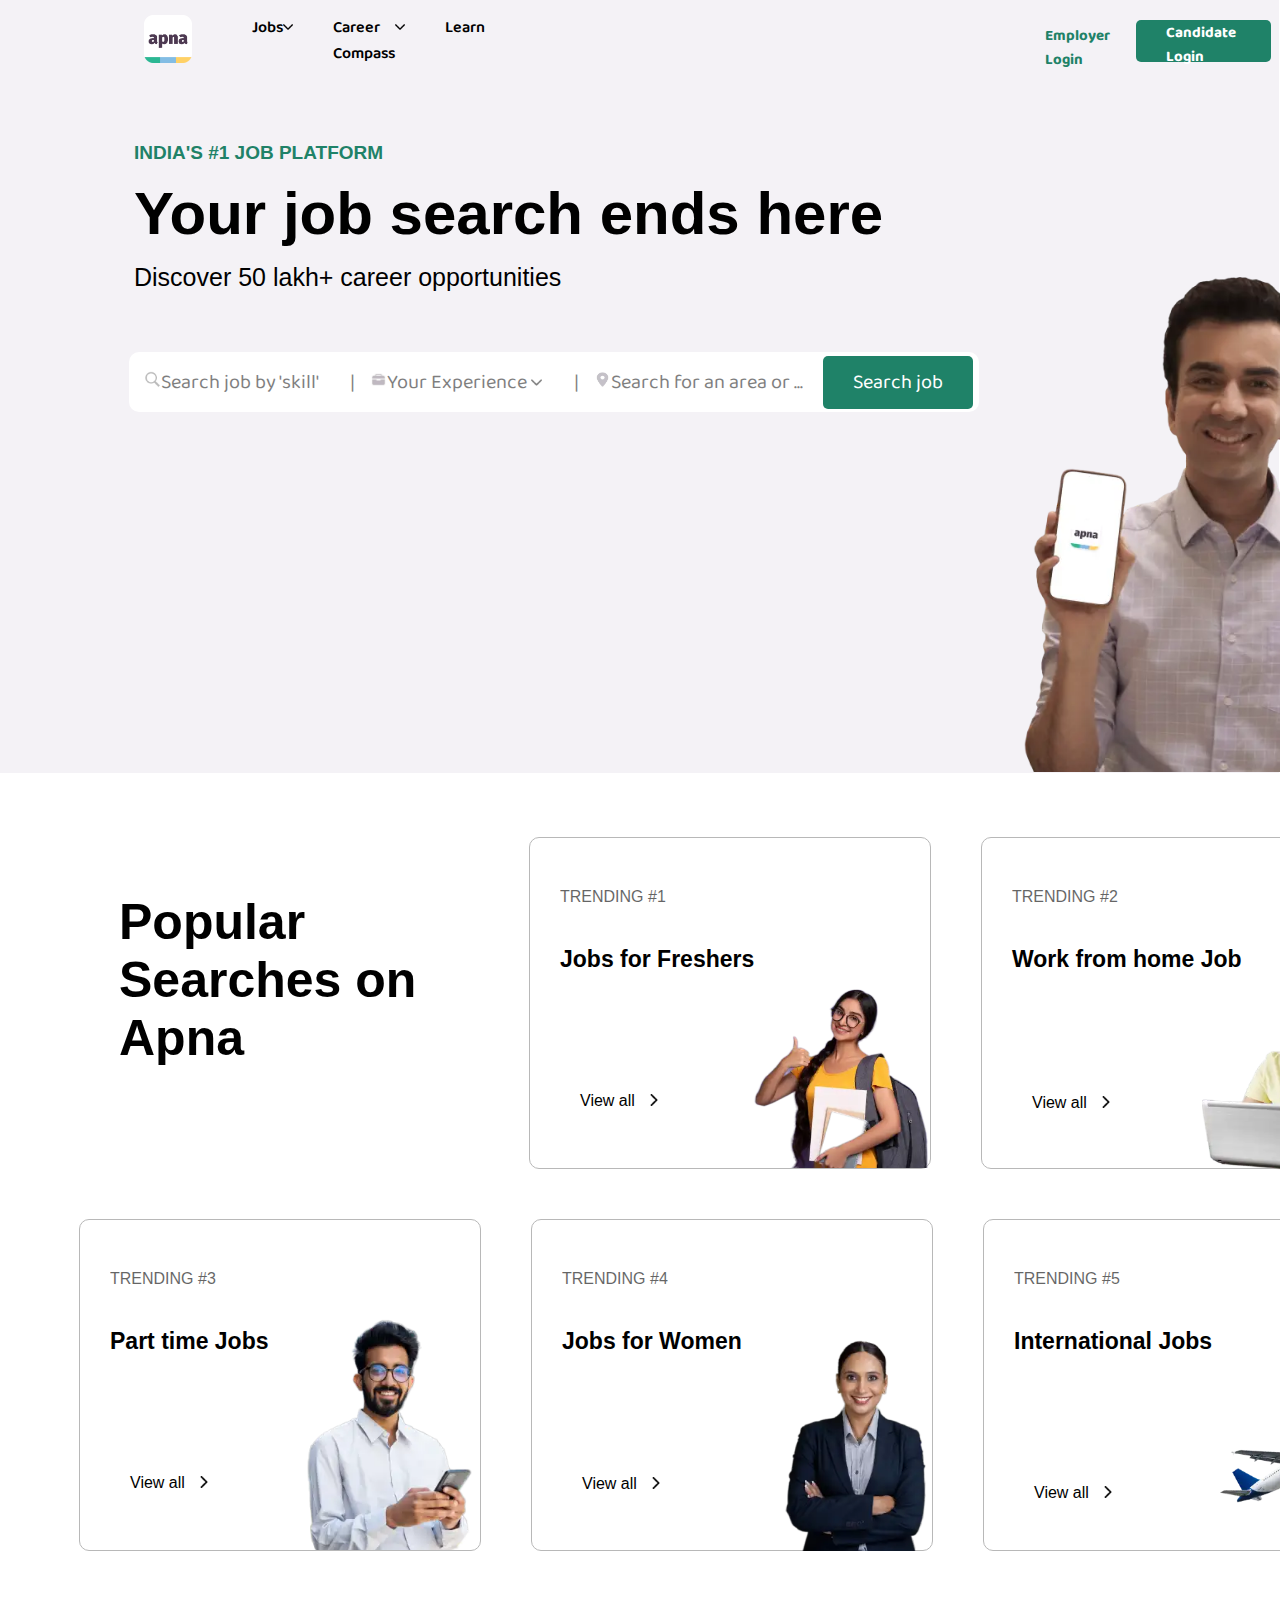
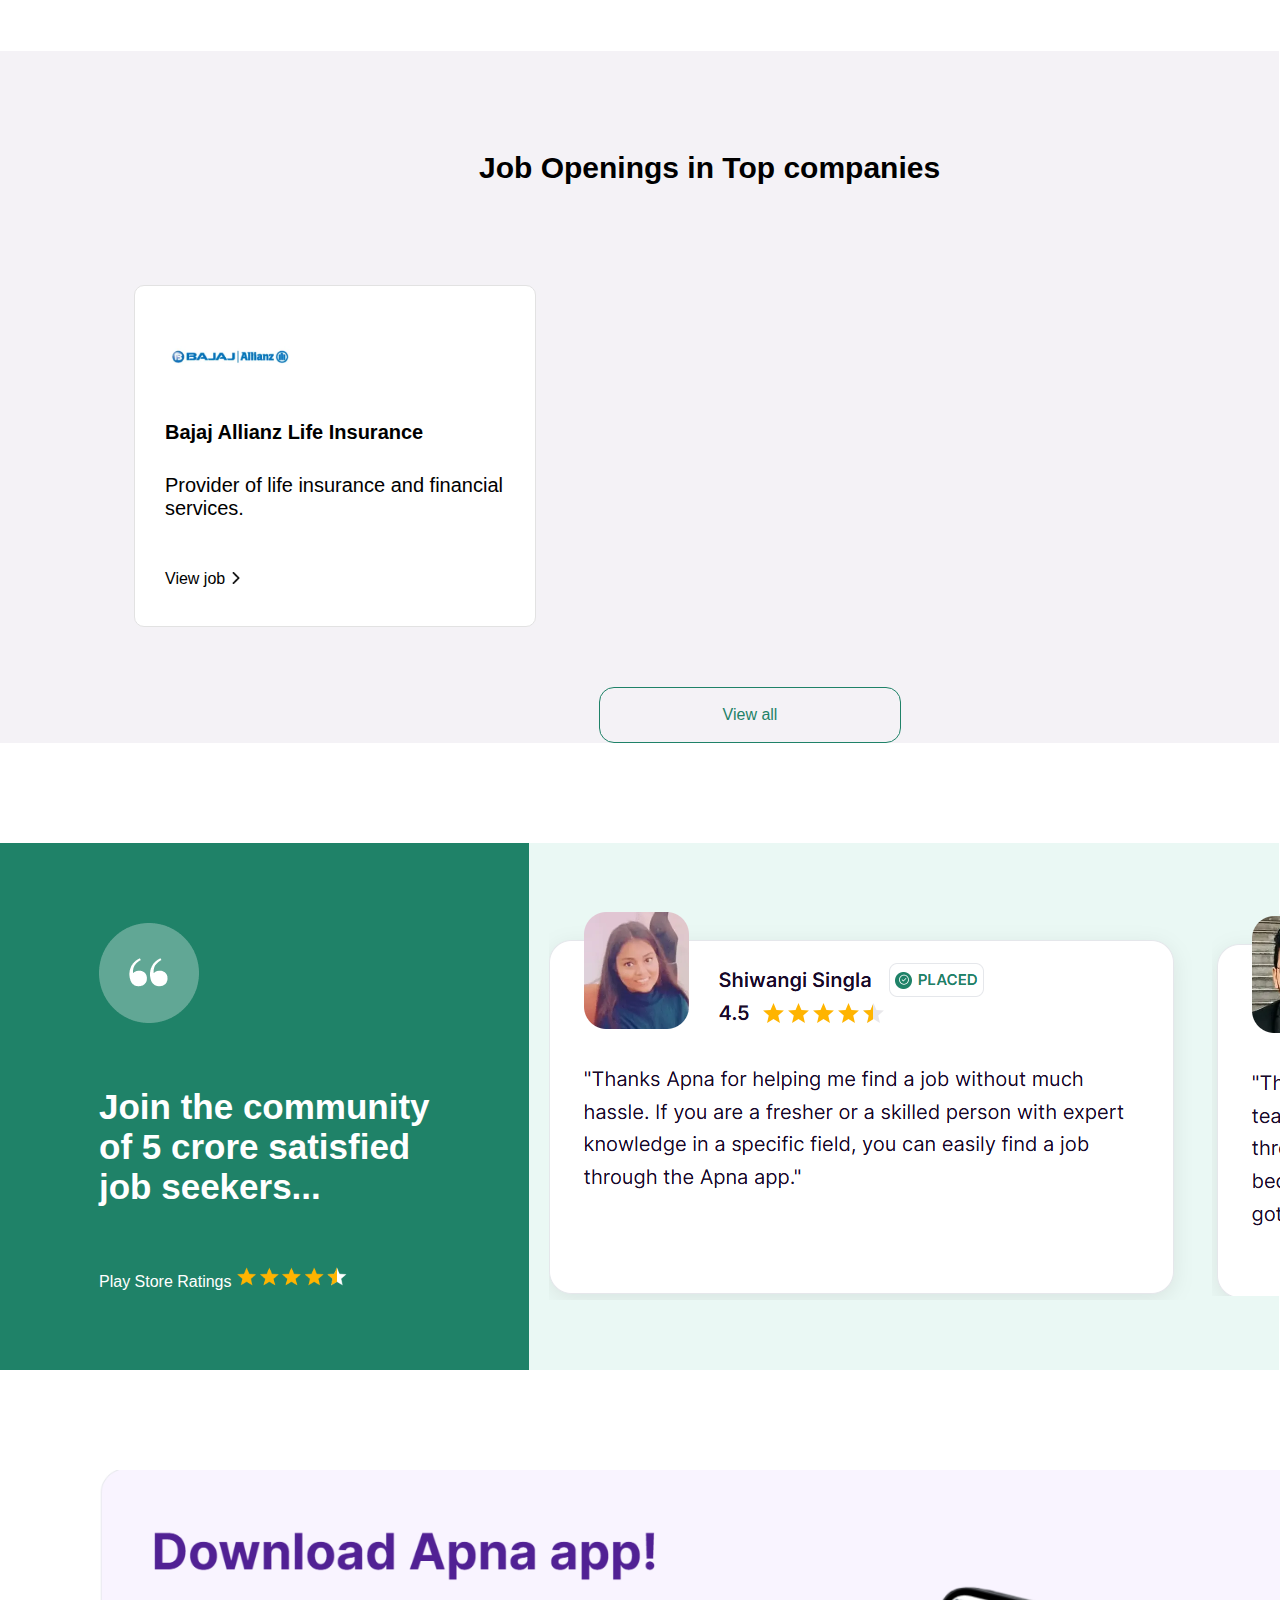
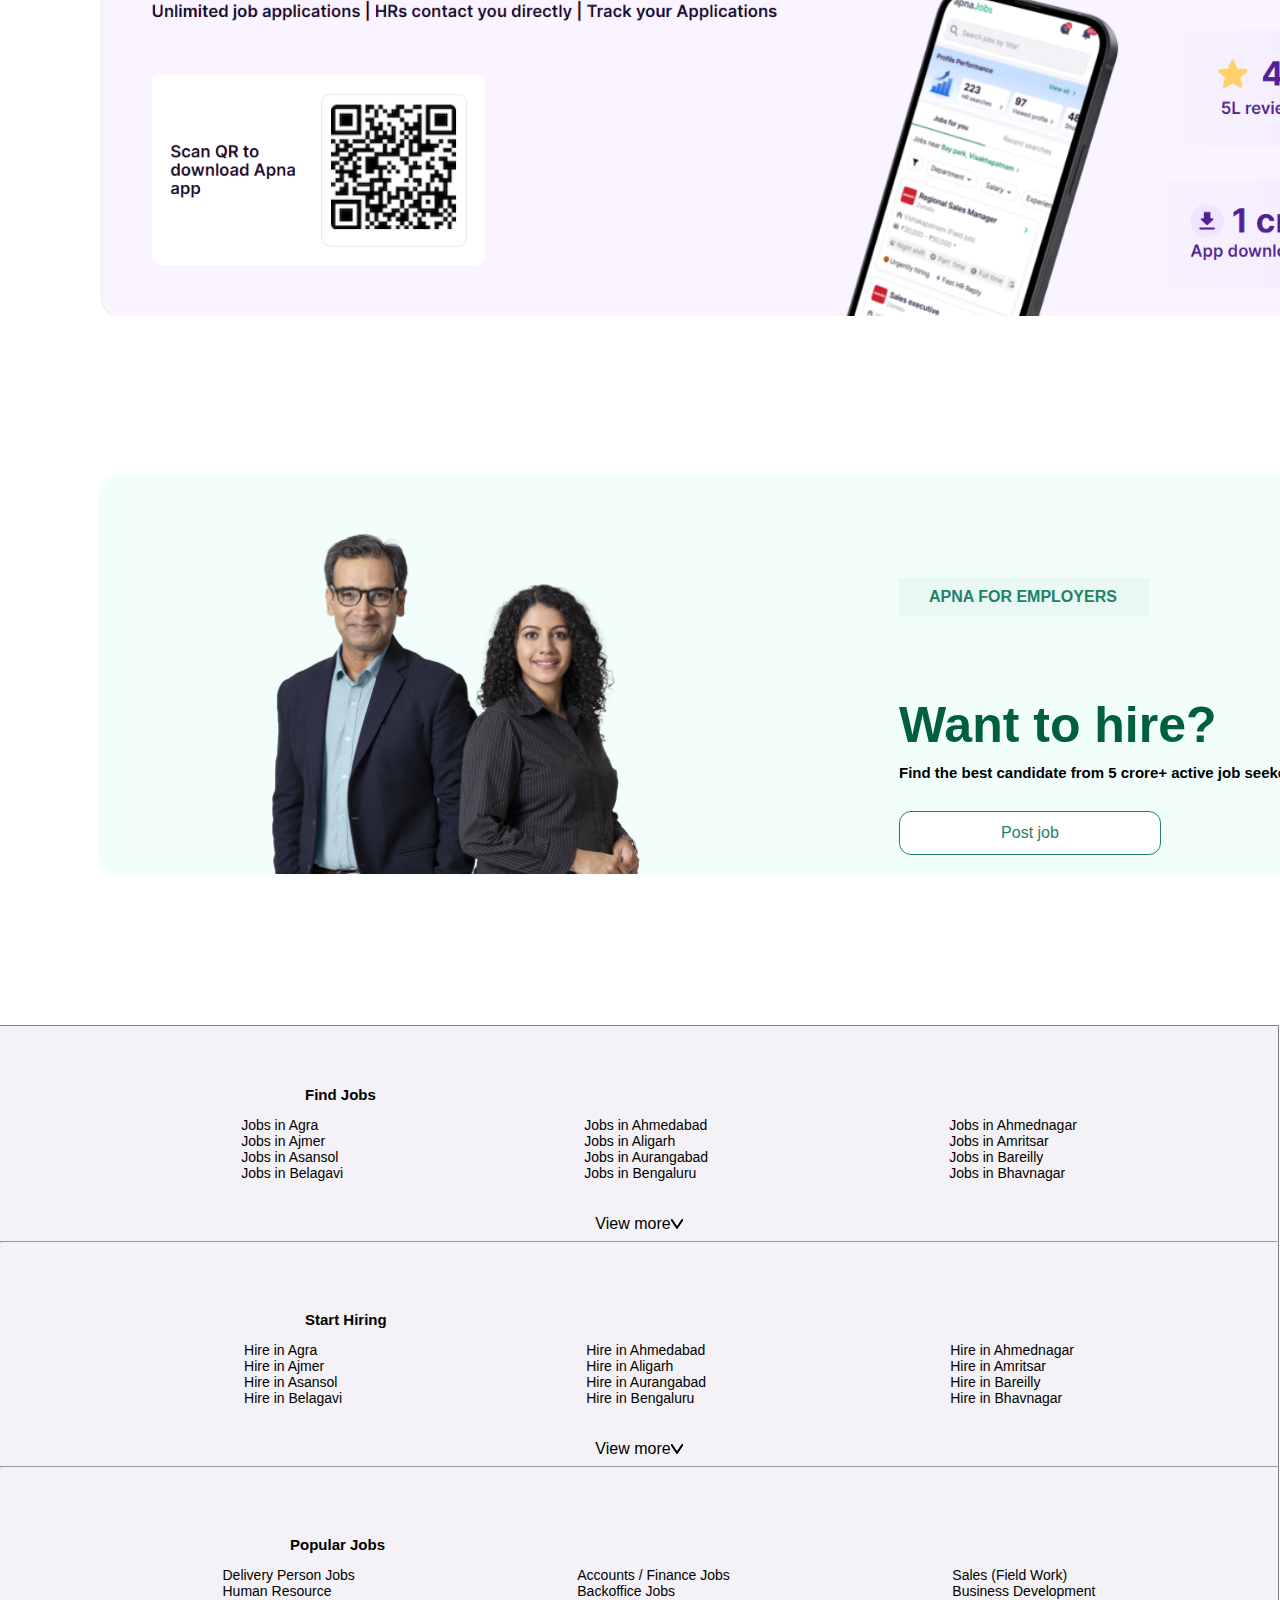
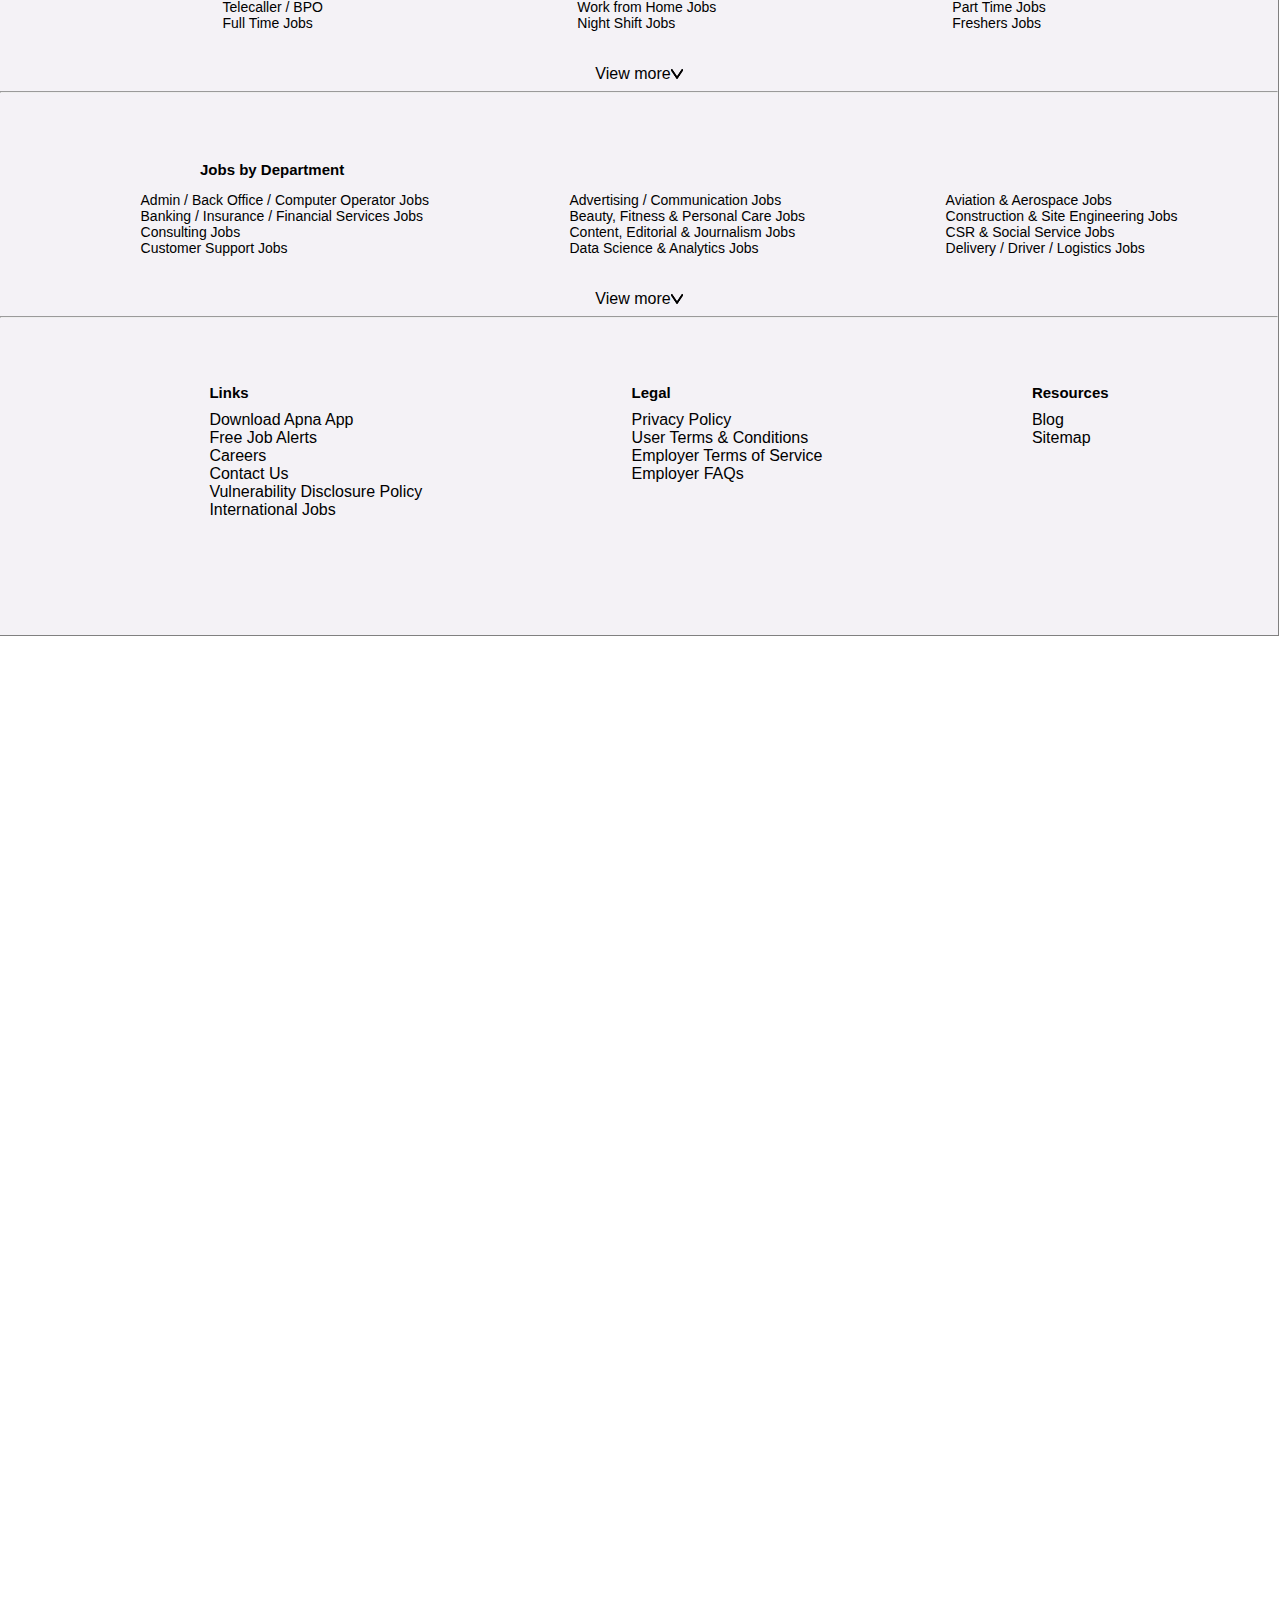
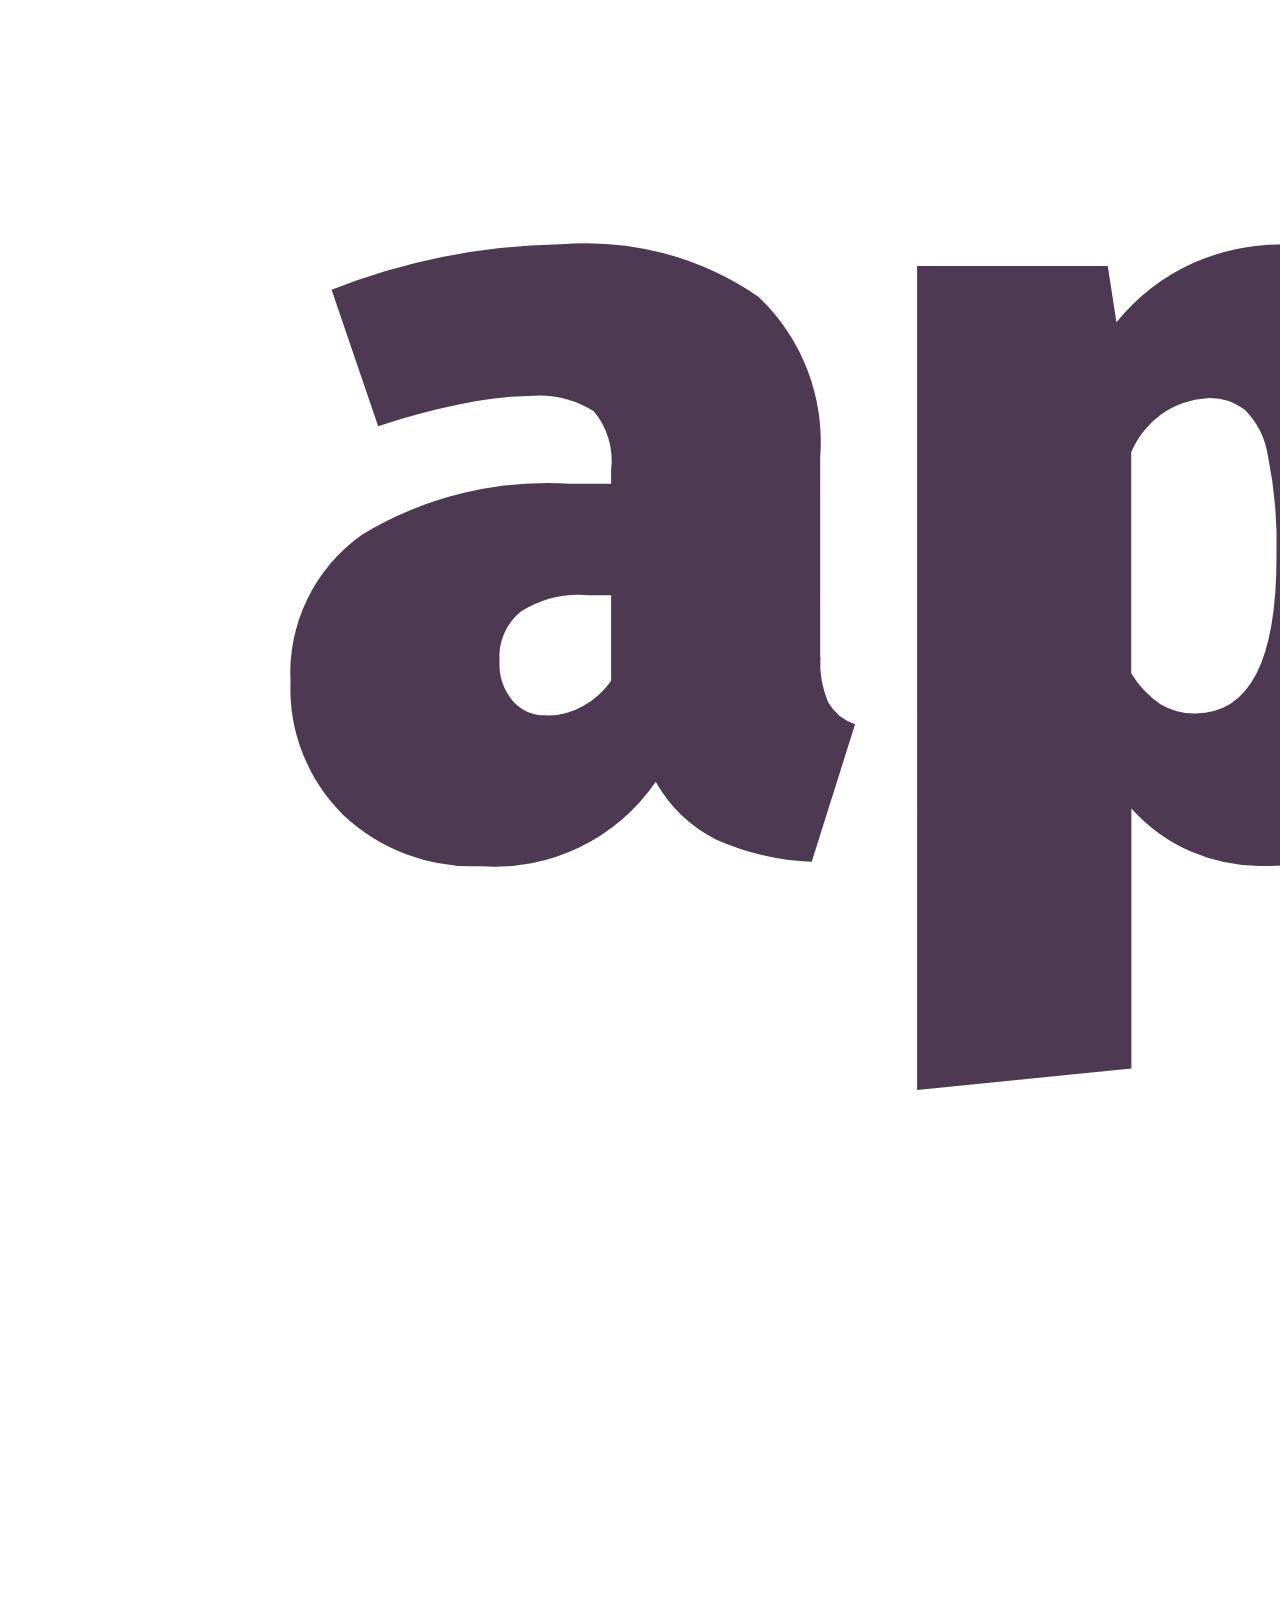
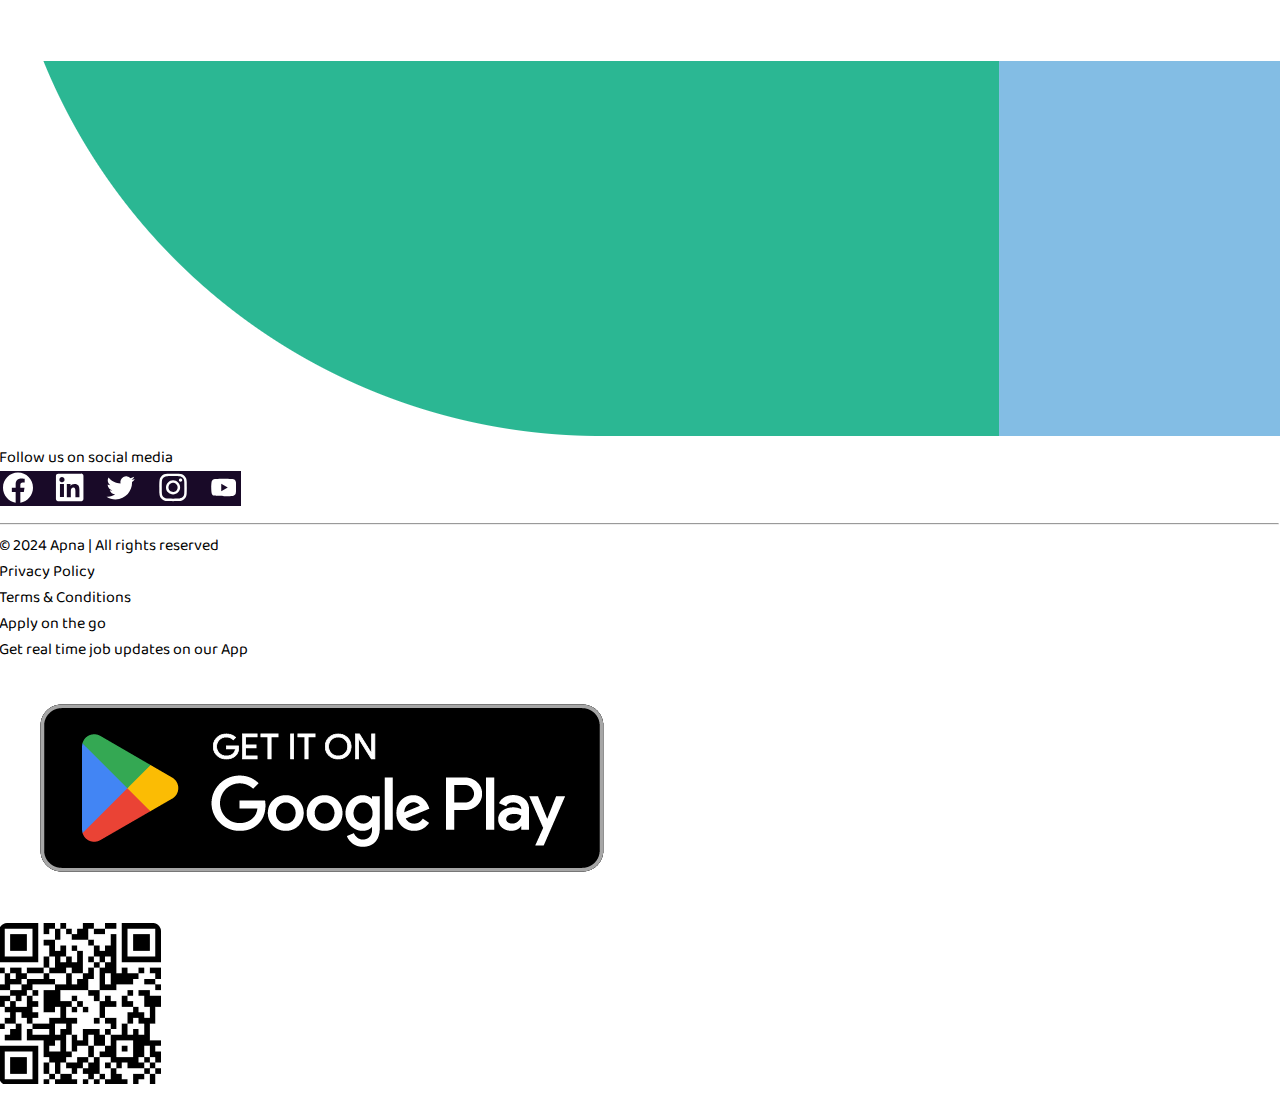
==== index.html @ caa016fb "apna clone" ====
<!DOCTYPE html>
<html lang="en">

<head>
    <meta charset="UTF-8">
    <meta name="viewport" content="width=device-width, initial-scale=1.0">
    <title>apna</title>
    <link rel="preconnect" href="https://fonts.googleapis.com">
    <link rel="preconnect" href="https://fonts.gstatic.com" crossorigin>
    <link href="https://fonts.googleapis.com/css2?family=Baloo+Bhai+2:wght@400..800&display=swap" rel="stylesheet">
    <link rel="stylesheet" href="style.css">
</head>

<body>
    <div class="frontpage">
        <div class="main">
            <div class="logo"><img src="./img/apna.png" alt="" width="48px"></div>
            <div class="nevoption">
                <div class="Jobs">Jobs
                    <div><img src="./img/arrow-down-sign-to-navigate.png" alt="" width="10px"></div>
                </div>
                <div class="career">Career Compass
                    <div><img src="./img/arrow-down-sign-to-navigate.png" alt="" width="10px"></div>
                </div>
                <div class="learn">Learn</div>
            </div>
            <div class="loginbar">
                <div class="Employer">Employer Login</div>
                <div class="Candidate">Candidate Login</div>
            </div>
        </div>
        <div class="info">
            <div class="rank">INDIA'S #1 JOB PLATFORM</div>
            <div class="heading">Your job search ends here</div>
            <div class="opportunities">Discover 50 lakh+ career opportunities</div>
        </div>

        <div class="search">
            <div class="skill"><img src="./img/icons8-search-50.png" alt="" width="17px" height="17px"
                    style="margin-top: 5px;">
                <div>Search job by 'skill'
                    &nbsp;&nbsp;&nbsp;&nbsp;&nbsp;&nbsp; |</div>
            </div>
            <div class="Experience"><img src="./img/Experience_xxhdpi.png" alt="" width="17px" height="17px"
                    style="margin-top: 5px;">
                <div>Your Experience <img src="./img/arrow-down-sign-to-navigate.png" alt="" width="11px">
                    &nbsp;&nbsp;&nbsp;&nbsp;&nbsp;&nbsp; |</div>
            </div>
            <div class="location"><img src="./img/Location_icon.png" alt="" width="17px">Search for an area or ...</div>
            <div class="button">Search job</div>
        </div>
        <div class="peopleimg"><img src="./img/people.png" alt="" height="500px"></div>
    </div>
    <div class="boxs">
        <div class="frontfont">Popular <br> Searches on <br> Apna</div>
        <div class="flex1">
            <div class="fresher">
                <div class="rank1">TRENDING #1</div>
                <div class="jobtype">Jobs for Freshers</div>
                <div class="fresherimg"><img src="./img/fresher.png" alt="" width="180px"></div>
                <div class="vieworenge">View all &nbsp;&nbsp;<img src="./img/right-side-arrow.png" alt="" width="12px">
                </div>
            </div>
            <div class="home">
                <div class="rank2">TRENDING #2</div>
                <div class="jobtype">Work from home Job</div>
                <div class="workhomeimg"><img src="./img/work from home.png" alt="" width="180px"></div>
                <div class="viewblue">View all &nbsp;&nbsp;<img src="./img/right-side-arrow.png" alt="" width="12px">
                </div>
            </div>
        </div>
    </div>
    <div class="flex2">
        <div class="parttime">
            <div class="rank3">TRENDING #3</div>
            <div class="jobtype">Part time Jobs</div>
            <div class="parttimeimg"><img src="./img/men.png" alt="" width="180px"></div>
            <div class="viewred">View all &nbsp;&nbsp;<img src="./img/right-side-arrow.png" alt="" width="12px">
            </div>
        </div>
        <div class="women">
            <div class="rank4">TRENDING #4</div>
            <div class="jobtype">Jobs for Women</div>
            <div class="womenimg"><img src="./img/women.png" alt="" width="150px"></div>
            <div class="viewgreen">View all &nbsp;&nbsp;<img src="./img/right-side-arrow.png" alt="" width="12px">
            </div>
        </div>
        <div class="international">
            <div class="rank5">TRENDING #5</div>
            <div class="jobtype">International Jobs</div>
            <div class="internationalimg"><img src="./img/airoplane.png" alt="" width="180px"></div>
            <div class="viewlightblue">View all &nbsp;&nbsp;<img src="./img/right-side-arrow.png" alt="" width="12px">
            </div>
        </div>
    </div>
    <div class="block">
        <div class="title">Job Openings in Top companies</div>
        <div class="flex3">
            <div class="scroll1">
                <div class="img1"><img src="./img/BAJAJ.png" alt="" width="130px"></div>
                <div class="company1">Bajaj Allianz Life Insurance</div>
                <div class="meta1">Provider of life insurance and financial<br>services.</div>
                <div class="green1">View job <img src="./img/right-side-arrow.png" alt="" width="12px"></div>
            </div>
            <!-- <div class="scroll2">
                <div class="img2"><img src="./img/PAYTM.png" alt="" width="80px"></div>
                <div class="company2">Paytm Service Pvt. Ltd.</div>
                <div class="meta2">Digital payment and e-commerce facilitator.</div>
                <div class="green2">View job <img src="./img/right-side-arrow.png" alt="" width="12px"></div>
            </div>
            <div class="scroll3">
                <div class="img3"><img src="./img/ZOMATO.png" alt="" width="70px"></div>
                <div class="company3">Zomato</div>
                <div class="meta3">Online food delivery marketplace.</div>
                <div class="green3">View job <img src="./img/right-side-arrow.png" alt="" width="12px"></div>
            </div>
            <div class="scroll4">
                <div class="img4"><img src="./img/SWEEGY.png" alt="" width="50px"></div>
                <div class="company4">Swiggy</div>
                <div class="meta4">Food delivery and online ordering platform.</div>
                <div class="green4">View job <img src="./img/right-side-arrow.png" alt="" width="12px"></div>
            </div>
            <div class="scroll5">
                <div class="img5"><img src="./img/KOTAK.png" alt="" width="80px"></div>
                <div class="company5">Kotak Life Insurance</div>
                <div class="meta5">Life insurance and financial services<br>company.</div>
                <div class="green5">View job <img src="./img/right-side-arrow.png" alt="" width="12px"></div>
            </div>
            <div class="scroll6">
                <div class="img6"><img src="./img/ZEPTO.png" alt="" width="80px"></div>
                <div class="company6">Zepto</div>
                <div class="meta6">Delivery and logistics services facilitator.</div>
                <div class="green6">View job <img src="./img/right-side-arrow.png" alt="" width="12px"></div>
            </div>
            <div class="scroll7">
                <div class="img7"><img src="./img/TATAAIA.png" alt="" width="80px"></div>
                <div class="company7">Tata AIA</div>
                <div class="meta7">Life insurance and financial services<br>organization.</div>
                <div class="green7">View job <img src="./img/right-side-arrow.png" alt="" width="12px"></div>
            </div>
            <div class="scroll8">
                <div class="img8"><img src="./img/BHARTI.png" alt="" width="80px"></div>
                <div class="company8">Bharti Axa Life Insurance Company<br>Limited</div>
                <div class="meta8">Life insurance and financial services<br>enterprise.  </div>
                <div class="green8">View job <img src="./img/right-side-arrow.png" alt="" width="12px"></div>
            </div> -->
        </div>
        <div class="viewall">View all</div>
    </div>
    <div class="green_doublecote">
        <div class="quote"><img src="./img/inverted-quote.png" alt=""></div>
        <div class="quote_txt">Join the community<br>of 5 crore satisfied<br>job seekers...</div>
        <div class="rating">Play Store Ratings <img src="./img/stars.png" alt="" height="20px"></div>
    </div>
    <div class="lightgreen">
        <div class="people1"><img src="./img/people1.png" alt=""></div>
        <div class="people1"><img src="./img/people2.png" alt=""></div>
        <div class="people1"><img src="./img/people3.png" alt=""></div>
        <div class="people1"><img src="./img/people4.png" alt=""></div>
        <!-- <div class="peoplereviwe">
                <div class="reviewerpeople"><img src="./img/people1img.png" alt="" width="90px" ></div>
                <div class="reviewername">Shiwangi Singla</div>
                <div class="reviewerrating">4.5 <img src="./img/whitestare.png" alt="" height="16px"></div>
                <div class="reviewermeta">"Thanks Apna for helping me find a job without much<br>hassle. If you are a fresher or a skilled person with expert<br>knowledge in a specific field, you can easily find a job<br>through the Apna app."</div>
            </div>
            <div class="peoplereviwe">
                <div class="reviewerpeople"><img src="./img/people2img.png" alt="" width="90px" ></div>
                <div class="reviewername">Shiwangi Singla</div>
                <div class="reviewerrating">4.5 <img src="./img/whitestare.png" alt="" height="16px"></div>
                <div class="reviewermeta">"Thanks Apna for helping me find a job without much<br>hassle. If you are a fresher or a skilled person with expert<br>knowledge in a specific field, you can easily find a job<br>through the Apna app."</div>
            </div>
            <div class="peoplereviwe">
                <div class="reviewerpeople"><img src="./img/people3img.png" alt="" width="90px" ></div>
                <div class="reviewername">Shiwangi Singla</div>
                <div class="reviewerrating">4.5 <img src="./img/whitestare.png" alt="" height="16px"></div>
                <div class="reviewermeta">"Thanks Apna for helping me find a job without much<br>hassle. If you are a fresher or a skilled person with expert<br>knowledge in a specific field, you can easily find a job<br>through the Apna app."</div>
            </div>
            <div class="peoplereviwe">
                <div class="reviewerpeople"><img src="./img/people4img.png" alt="" width="90px" ></div>
                <div class="reviewername">Shiwangi Singla</div>
                <div class="reviewerrating">4.5 <img src="./img/whitestare.png" alt="" height="16px"></div>
                <div class="reviewermeta">"Thanks Apna for helping me find a job without much<br>hassle. If you are a fresher or a skilled person with expert<br>knowledge in a specific field, you can easily find a job<br>through the Apna app."</div>
            </div> -->
    </div>
    <div>
        <div class="appimg"><img src="./img/Screenshot 2024-11-05 120941.png" alt="" width="1300px"></div>
    </div>
    <div class="apna_job">
        <div class="apna_people"><img src="./img/two-people.png" alt="" width="400px"></div>
        <div class="apna_click">APNA FOR EMPLOYERS</div>
        <div class="apna_heading">Want to hire?</div>
        <div class="apna_meta">Find the best candidate from 5 crore+ active job seekers!</div>
        <div class="post_job">Post job</div>
    </div>
    <div class="footer">
        <div class="footer1tital">Find Jobs</div>
        <div class="footer1">
            <ul class="list1">
                <li>Jobs in Agra</li>
                <li>Jobs in Ajmer</li>
                <li>Jobs in Asansol</li>
                <li>Jobs in Belagavi</li>
            </ul>
            <ul class="list1">
                <li>Jobs in Ahmedabad</li>
                <li>Jobs in Aligarh</li>
                <li>Jobs in Aurangabad</li>
                <li>Jobs in Bengaluru</li>
            </ul>
            <ul class="list1">
                <li>Jobs in Ahmednagar</li>
                <li>Jobs in Amritsar</li>
                <li>Jobs in Bareilly</li>
                <li>Jobs in Bhavnagar</li>
            </ul>
        </div>
        <div class="Viewmore">View more <img src="./img/arrow-down-sign-to-navigate.png" alt=""  width="12px"></div>
        <hr>
        <div class="footer1tital">Start Hiring</div>
        <div class="footer1">
            <ul class="list1">
                <li>Hire in Agra</li>
                <li>Hire in Ajmer</li>
                <li>Hire in Asansol</li>
                <li>Hire in Belagavi</li>
            </ul>
            <ul class="list1">
                <li>Hire in Ahmedabad</li>
                <li>Hire in Aligarh</li>
                <li>Hire in Aurangabad</li>
                <li>Hire in Bengaluru</li>
            </ul>
            <ul class="list1">
                <li>Hire in Ahmednagar</li>
                <li>Hire in Amritsar</li>
                <li>Hire in Bareilly</li>
                <li>Hire in Bhavnagar</li>
            </ul>
        </div>
        <div class="Viewmore">View more <img src="./img/arrow-down-sign-to-navigate.png" alt=""  width="12px"></div>
        <hr>
        <div class="footer3tital">Popular Jobs</div>
        <div class="footer1">
            <ul class="list1">
                <li>Delivery Person Jobs</li>
                <li>Human Resource</li>
                <li>Telecaller / BPO</li>
                <li>Full Time Jobs</li>
            </ul>
            <ul class="list1">
                <li>Accounts / Finance Jobs</li>
                <li>Backoffice Jobs</li>
                <li>Work from Home Jobs</li>
                <li>Night Shift Jobs</li>
            </ul>
            <ul class="list1">
                <li>Sales (Field Work)</li>
                <li>Business Development</li>
                <li>Part Time Jobs</li>
                <li>Freshers Jobs</li>
            </ul>
        </div>
        <div class="Viewmore">View more <img src="./img/arrow-down-sign-to-navigate.png" alt=""  width="12px"></div>
        <hr>
        <div class="footer4tital">Jobs by Department</div>
        <div class="footer1">
            <ul class="list1">
                <li>Admin / Back Office / Computer Operator Jobs</li>
                <li>Banking / Insurance / Financial Services Jobs</li>
                <li>Consulting Jobs</li>
                <li>Customer Support Jobs</li>
            </ul>
            <ul class="list1">
                <li>Advertising / Communication Jobs</li>
                <li>Beauty, Fitness & Personal Care Jobs</li>
                <li>Content, Editorial & Journalism Jobs</li>
                <li>Data Science & Analytics Jobs</li>
            </ul>
            <ul class="list1">
                <li>Aviation & Aerospace Jobs</li>
                <li>Construction & Site Engineering Jobs</li>
                <li>CSR & Social Service Jobs</li>
                <li>Delivery / Driver / Logistics Jobs</li>
            </ul>
        </div>
        <div class="Viewmore">View more <img src="./img/arrow-down-sign-to-navigate.png" alt=""  width="12px"></div>
        <hr>
        <div class="footer5">
            <ul class="list5">
                <li class="list5heading">Links</li>
                <li>Download Apna App</li>
                <li>Free Job Alerts</li>
                <li>Careers</li>
                <li>Contact Us</li>
                <li>Vulnerability Disclosure Policy</li>
                <li>International Jobs</li>
            </ul>
            <ul class="list5">
                <li class="list5heading">Legal</li>
                <li>Privacy Policy</li>
                <li>User Terms & Conditions</li>
                <li>Employer Terms of Service</li>
                <li>Employer FAQs</li>
            </ul>
            <ul class="list5">
                <li class="list5heading">Resources</li>
                <li>Blog</li>
                <li>Sitemap</li>
            </ul>
        </div>
    </div>
    <div class="lastfooter">
        <div class="footerlogo"><img src="./img/apna.png" alt=""></div>
        <div>Follow us on social media</div>
        <div><img src="./img/social_midia.png" alt=""></div>
        <hr class="footerline">
        <div class="footerflex">
            <div class="lastfootertxt">© 2024 Apna | All rights reserved</div>
            <div class="lastfootertxt2">Privacy Policy</div>
            <div class="lastfootertxt3">Terms & Conditions</div>
        </div>
        <div class="footerwhite">
            <div class="whitetxt">Apply on the go</div>
            <div class="whitesmalltxt">Get real time job updates on our App</div>
            <div class="whiteappstorelogo"><img src="./img/en_badge_web_generic.png" alt=""></div>
            <div class="whiteqr"><img src="./img/app-qr.png" alt=""></div>
        </div>
    </div>
</body>

</html>
---- style.css ----
body {
    width: 100vw;
    font-family: "Baloo Bhai 2", serif;
    font-feature-settings: "kern", "liga", "clig", "calt";
    margin-left: -1px;
    overflow-x: hidden;
}

.frontpage {
    background-color: #F4F2F6;
    height: 773px;
}

.main {
    align-items: center;
    display: flex;
    margin-top: -8px;
    margin-left: -8px;
    height: 82px;
    background-color: #F4F2F6;
    width: 100%;
}

.logo {
    margin-left: 153px;
    margin-top: 5px;
}

.nevoption {
    display: flex;
    font-size: 16px;
    font-weight: 580;
    margin-left: 60px;
}

.Jobs {
    display: flex;
}

.career {
    display: flex;
    margin-left: 40px;
}

.learn {
    margin-left: 40px;
}

.loginbar {
    display: flex;
    font-size: 15px;
    font-weight: bold;
    align-items: center;
    margin-left: 540px;
}

.Employer {
    color: #1F8268;
    background-color: #F4F2F6;
    padding-left: 20px;
    padding-right: 20px;
    height: 35px;
    align-content: center;
}

.Candidate {
    background-color: #1F8268;
    color: white;
    height: 40px;
    align-content: center;
    padding-left: 30px;
    padding-right: 30px;
    padding-top: 1px;
    padding-bottom: 1px;
    border-radius: 5px;
}

.Candidate:hover {
    background-color: white;
    color: #1F8268;
    padding-left: 25px;
    padding-right: 25px;
    border: 2px solid #1F8268;
    border-radius: 5px;
}

.info {
    margin-top: 60px;
    margin-left: 135px;

}

.rank {
    color: #1F8268;
    font-size: 19px;
    font-family: sans-serif;
    font-weight: 600;
    margin-bottom: 15px;
}

.heading {
    font-size: 60px;
    font-weight: 700;
    font-family: sans-serif;
    margin-top: 15px;
    margin-bottom: 15px;
}

.opportunities {
    font-family: sans-serif;
    font-size: 25px;
}

.search {
    display: flex;
    background-color: white;
    align-items: center;
    height: 50px;
    margin-left: 130px;
    border-radius: 10px;
    width: 850px;
    height: 60px;
    font-size: 20px;
    margin-top: 60px;
}

.skill {
    margin-left: 15px;
    display: flex;
    opacity: 0.5;
}

.Experience {
    margin-left: 15px;
    display: flex;
    opacity: 0.5;
}

.location {
    margin-left: 15px;
    opacity: 0.5;
}

.button {
    background-color: #1F8268;
    color: white;
    padding-left: 30px;
    padding-right: 30px;
    padding-top: 10px;
    padding-bottom: 10px;
    border-radius: 5px;
    margin-left: 20px;
}

.button:hover {
    background-color: white;
    color: #1F8268;
    padding-left: 30px;
    padding-right: 30px;
    padding-top: 10px;
    padding-bottom: 10px;
    border-radius: 5px;
    margin-left: 20px;
    border: 2px solid #1F8268;
}

.peopleimg {
    margin-left: 1010px;
    margin-top: -140px;
}

.frontfont {
    font-family: sans-serif;
    font-size: 50px;
    font-weight: 700;
    margin-left: 120px;
    margin-top: 120px;
}

.fresher {
    border: 1px solid rgb(184, 184, 184);
    width: 400px;
    height: 330px;
    border-radius: 10px;
    font-family: sans-serif;
}

.home {
    border: 1px solid rgb(184, 184, 184);
    width: 400px;
    height: 330px;
    border-radius: 10px;
    font-family: sans-serif;
    margin-left: 50px;
}

.parttime {
    border: 1px solid rgb(184, 184, 184);
    width: 400px;
    height: 330px;
    border-radius: 10px;
    font-family: sans-serif;
}

.women {
    border: 1px solid rgb(184, 184, 184);
    width: 400px;
    height: 330px;
    border-radius: 10px;
    font-family: sans-serif;
    margin-left: 50px;
}

.international {
    border: 1px solid rgb(184, 184, 184);
    width: 400px;
    height: 330px;
    border-radius: 10px;
    font-family: sans-serif;
    margin-left: 50px;
}

.rank1 {
    opacity: 0.6;
    margin-top: 50px;
    margin-left: 30px;
}

.rank2 {
    opacity: 0.6;
    margin-top: 50px;
    margin-left: 30px;
}

.rank3 {
    opacity: 0.6;
    margin-top: 50px;
    margin-left: 30px;
}

.rank4 {
    opacity: 0.6;
    margin-top: 50px;
    margin-left: 30px;
}

.rank5 {
    opacity: 0.6;
    margin-top: 50px;
    margin-left: 30px;
}

.jobtype {
    font-size: 23px;
    font-weight: 600;
    margin-top: 40px;
    margin-left: 30px;
}

.fresherimg {
    margin-left: 220px;
    margin-top: 14px;
}

.workhomeimg {
    margin-left: 220px;
    margin-top: 3px;
}

.parttimeimg {
    margin-left: 220px;
    margin-top: -37px;
}

.womenimg {
    margin-left: 250px;
    margin-top: -15px;
}

.internationalimg {
    margin-left: 220px;
    margin-top: 40px;
}

.vieworenge {
    margin-top: -80px;
    margin-left: 50px;
}

.viewblue {
    margin-top: -80px;
    margin-left: 50px;
}

.viewred {
    margin-top: -80px;
    margin-left: 50px;
}

.viewgreen {
    margin-top: -80px;
    margin-left: 50px;
}

.viewlightblue {
    margin-top: -80px;
    margin-left: 50px;
}

.flex1 {
    display: flex;
    margin-left: 530px;
    margin-top: -230px;
}

.flex2 {
    display: flex;
    margin-top: 50px;
    margin-left: 80px;
}

.block {
    background-color: #F4F2F6;
    font-family: sans-serif;
    margin-top: 100px;
}

.title {
    font-size: 30px;
    font-weight: 800;
    margin-left: 480px;
    padding-top: 100px;
    padding-bottom: 100px;
}

.flex3 {
    display: flex;
    margin-left: 110px;
    
}

.scroll1 {
    background-color: white;
    width: 400px;
    height: 340px;
    margin-left: 25px;
    border-radius: 10px;
    border: 1px solid rgb(226, 226, 226);
}

/* .scroll2 {
    background-color: white;
    width: 400px;
    height: 340px;
    margin-left: 25px;
    border-radius: 10px;
    border: 1px solid rgb(226, 226, 226);
}

.scroll3 {
    background-color: white;
    width: 400px;
    height: 340px;
    margin-left: 25px;
    border-radius: 10px;
    border: 1px solid rgb(226, 226, 226);
}
.scroll4 {
    background-color: white;
    width: 400px;
    height: 340px;
    margin-left: 25px;
    border-radius: 10px;
    border: 1px solid rgb(226, 226, 226);
}
.scroll5 {
    background-color: white;
    width: 400px;
    height: 340px;
    margin-left: 25px;
    border-radius: 10px;
    border: 1px solid rgb(226, 226, 226);
}
.scroll6 {
    background-color: white;
    width: 400px;
    height: 340px;
    margin-left: 25px;
    border-radius: 10px;
    border: 1px solid rgb(226, 226, 226);
}
.scroll7 {
    background-color: white;
    width: 400px;
    height: 340px;
    margin-left: 25px;
    border-radius: 10px;
    border: 1px solid rgb(226, 226, 226);
}
.scroll8 {
    background-color: white;
    width: 400px;
    height: 340px;
    margin-left: 25px;
    border-radius: 10px;
    border: 1px solid rgb(226, 226, 226);
} */
.img1 {
    padding-top: 60px;
    margin-left: 30px;
}

/* .img2 {
    padding-top: 60px;
    margin-left: 30px;
}

.img3 {
    padding-top: 30px;
    margin-left: 30px;
}
.img4 {
    padding-top: 60px;
    margin-left: 30px;
}
.img5 {
    padding-top: 30px;
    margin-left: 30px;
}
.img6 {
    padding-top: 60px;
    margin-left: 30px;
}
.img7 {
    padding-top: 60px;
    margin-left: 30px;
}
.img8 {
    padding-top: 40px;
    margin-left: 30px;
} */
.company1 {
    margin-left: 30px;
    font-size: 20px;
    font-weight: 700;
    margin-top: 50px;
}

/* .company2 {
    margin-left: 30px;
    font-size: 20px;
    font-weight: 700;
    margin-top: 50px;
}

.company3 {
    margin-left: 30px;
    font-size: 20px;
    font-weight: 700;
    margin-top: 40px;
}
.company4 {
    margin-left: 30px;
    font-size: 20px;
    font-weight: 700;
    margin-top: 20px;
}
.company5 {
    margin-left: 30px;
    font-size: 20px;
    font-weight: 700;
    margin-top: 30px;
}
.company6 {
    margin-left: 30px;
    font-size: 20px;
    font-weight: 700;
    margin-top: 50px;
}
.company7 {
    margin-left: 30px;
    font-size: 20px;
    font-weight: 700;
    margin-top: 50px;
}
.company8 {
    margin-left: 30px;
    font-size: 20px;
    font-weight: 700;
    margin-top: 35px;
} */

.meta1 {
    margin-left: 30px;
    margin-top: 30px;
    font-size: 20px;
}

/* .meta2 {
    margin-left: 30px;
    margin-top: 30px;
    font-size: 20px;
}

.meta3 {
    margin-left: 30px;
    margin-top: 30px;
    font-size: 20px;
}
.meta4 {
    margin-left: 30px;
    margin-top: 20px;
    font-size: 20px;
}
.meta5 {
    margin-left: 30px;
    margin-top: 20px;
    font-size: 20px;
}
.meta6 {
    margin-left: 30px;
    margin-top: 30px;
    font-size: 20px;
}
.meta7 {
    margin-left: 30px;
    margin-top: 30px;
    font-size: 20px;
}
.meta8 {
    margin-left: 30px;
    margin-top: 20px;
    font-size: 20px;
} */
.green1 {
    margin-left: 30px;
    margin-top: 50px;
}

/* .green2 {
    margin-left: 30px;
    margin-top: 50px;
}

.green3 {
    margin-left: 30px;
    margin-top: 65px;
}
.green4 {
    margin-left: 30px;
    margin-top: 40px;
}
.green5 {
    margin-left: 30px;
    margin-top: 50px;
}
.green6 {
    margin-left: 30px;
    margin-top: 60px;
}
.green7 {
    margin-left: 30px;
    margin-top: 50px;
}
.green8 {
    margin-left: 30px;
    margin-top: 40px;
} */
.viewall{
    color: #1F8268;
    border: 1px solid #1F8268;
    margin-top: 60px;
    width: 300px;
    height: 36px;
    text-align: center;
    padding-top: 18px;
    border-radius: 15px;
    margin-left: 600px;
    margin-bottom: 20px;
 }
.viewall:hover{
    color: white;
    background-color: #1F8268;
    border: 1px solid #1F8268;
    margin-top: 60px;
    width: 300px;
    height: 36px;
    text-align: center;
    padding-top: 18px;
    border-radius: 15px;
    margin-left: 600px;
}
.green_doublecote{
    background-color: #1F8268;
    width: 530px;
    font-family: sans-serif;
    margin-top: 100px;
    height: 527px;
}
.quote{
    padding-top: 80px;
    margin-left: 100px;
}
.quote_txt{
    font-size: 35px;
    color: white;
    margin-left: 100px;
    font-weight: 700;
    margin-top: 60px;
}
.rating{
    font-size: 16px;
    color: white;
    margin-left: 100px;
    margin-top: 60px;
    padding-bottom: 50px;
}
.lightgreen{
    background-color: #EAF8F4;
    display: flex;
    height: 527px;
    align-items: center;
    margin-left: 530px;
    justify-content: space-evenly;
    margin-top: -527px;
    font-family: sans-serif;
}
.people1{
    margin-left: 20px;
}
/* .peoplereviwe{
    background-color: white;
    width: 550px;
    height: 350px;
    border-radius:25px;
}
.reviewerpeople>img{
    border-radius: 20px;
}
.reviewerimg{
    border-radius: 20px;
}
.reviewerpeople{
    margin-left: 50px;
    margin-top: -20px;
}
.reviewername{
    margin-left: 150px;
    font-size: 17px;
    font-weight: 600;
    margin-top: -50px;
}
.reviewerrating{
    margin-left: 150px;
    margin-top: 5px;
    font-weight: 600;
}
.reviewermeta{
    margin-top: 50px;
    margin-left: 50px;
    line-height: 25px;
    font-size: 18px;
} */
.appimg{
    justify-content: center;
    margin-left: 100px;
    margin-top: 100px;
}
.apna_job{
    background-color: #F1FEFB;
    width: 1300px;
    border-radius: 20px;
    margin-left: 100px;
    margin-top: 150px;
    font-family: sans-serif;
    height: 400px;
}
.apna_people{
    margin-left: 150px;
    padding-top: 45px;
}
.apna_click{
    background-color: #EAF8F4;
    width: 200px;
    padding-left: 30px;
    padding-right: 20px;
    padding-top: 10px;
    padding-bottom: 10px;
    margin-left: 800px;
    font-weight: 600;
    color: #1F8268;
    margin-top: -300px;
}
.apna_heading{
    font-size: 50px;
    color: #005F3E;
    font-weight: 700;
    margin-left: 800px;
    margin-top: 80px;
}
.apna_meta{
    font-size: 15px;
    font-weight: 600;
    margin-left: 800px;
    margin-top: 10px;
}
.post_job{
    background-color: white;
    color: #1F8268;
    width: 260px;
    margin-left: 800px;
    display: flex;
    justify-content: center;
    padding-top: 12px;
    padding-bottom: 12px;
    border: 1px solid #1F8268;
    border-radius: 12px;
    margin-top: 30px;
}
.post_job:hover{
    background-color: #005F3E;
    color: white;
    width: 260px;
    margin-left: 800px;
    display: flex;
    justify-content: center;
    padding-top: 12px;
    padding-bottom: 12px;
    border: 1px solid #1F8268;
    border-radius: 12px;
    margin-top: 30px;
}
.footer{
    background-color: #F4F2F6;
    font-family: sans-serif;
    margin-top: 150px;
    border: 1px solid gray;
    padding-bottom: 100px;
}
.footer1tital{
    font-size: 15px;
    font-weight: 700;
    padding-top: 60px;
    margin-left: 305px;
}
.footer3tital{
    font-size: 15px;
    font-weight: 700;
    padding-top: 60px;
    margin-left: 290px;
}
.footer4tital{
    font-size: 15px;
    font-weight: 700;
    padding-top: 60px;
    margin-left: 200px;
}
.list1{
    list-style-type: none;
}
.footer1{
    display: flex;
    justify-content: space-evenly;
    
    font-size: 14px;
}

.Viewmore{
    display: flex;
    justify-content: center;
    margin-top: 20px;
}
.footer5{
    display: flex;
    justify-content: space-evenly;
    margin-top: 50px;
}
.list5{
    list-style-type: none;
}
.list5heading{
    font-size: 15px;
    font-weight: 600;
    padding-bottom: 10px;
}
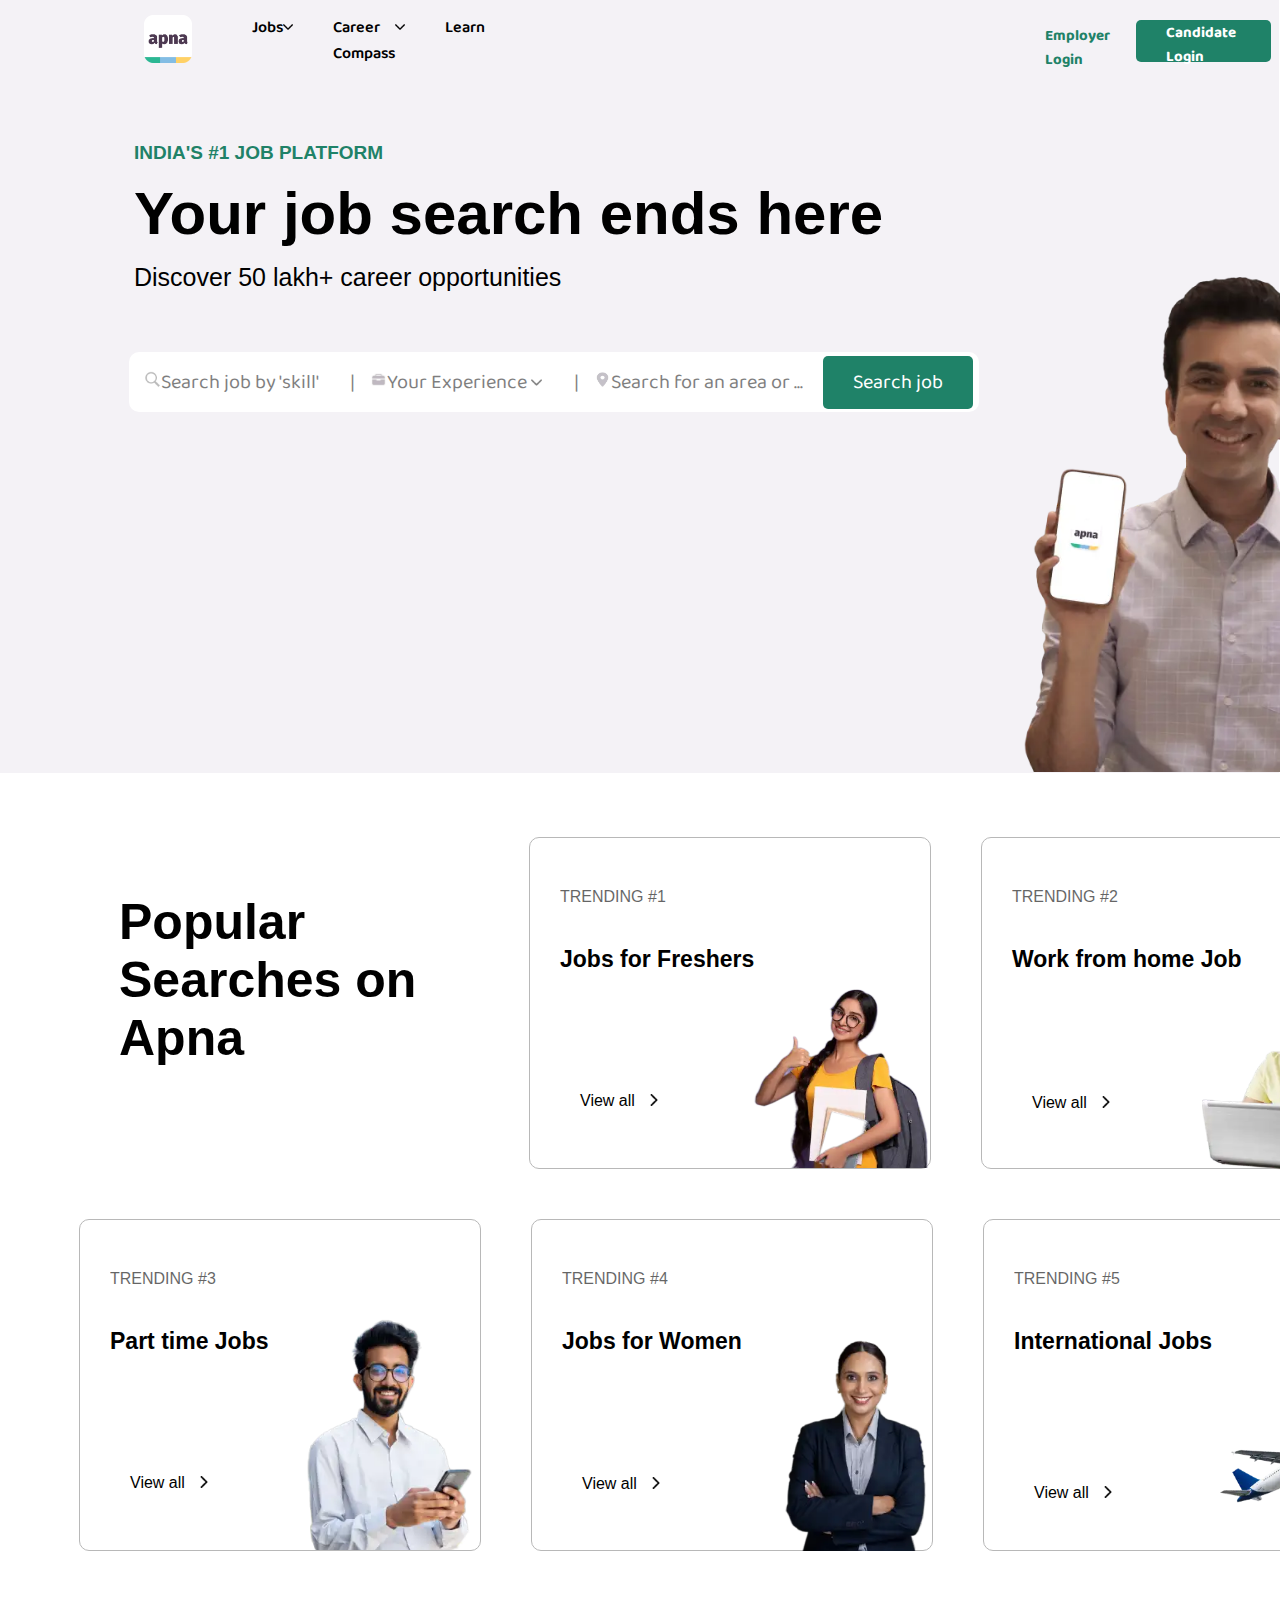
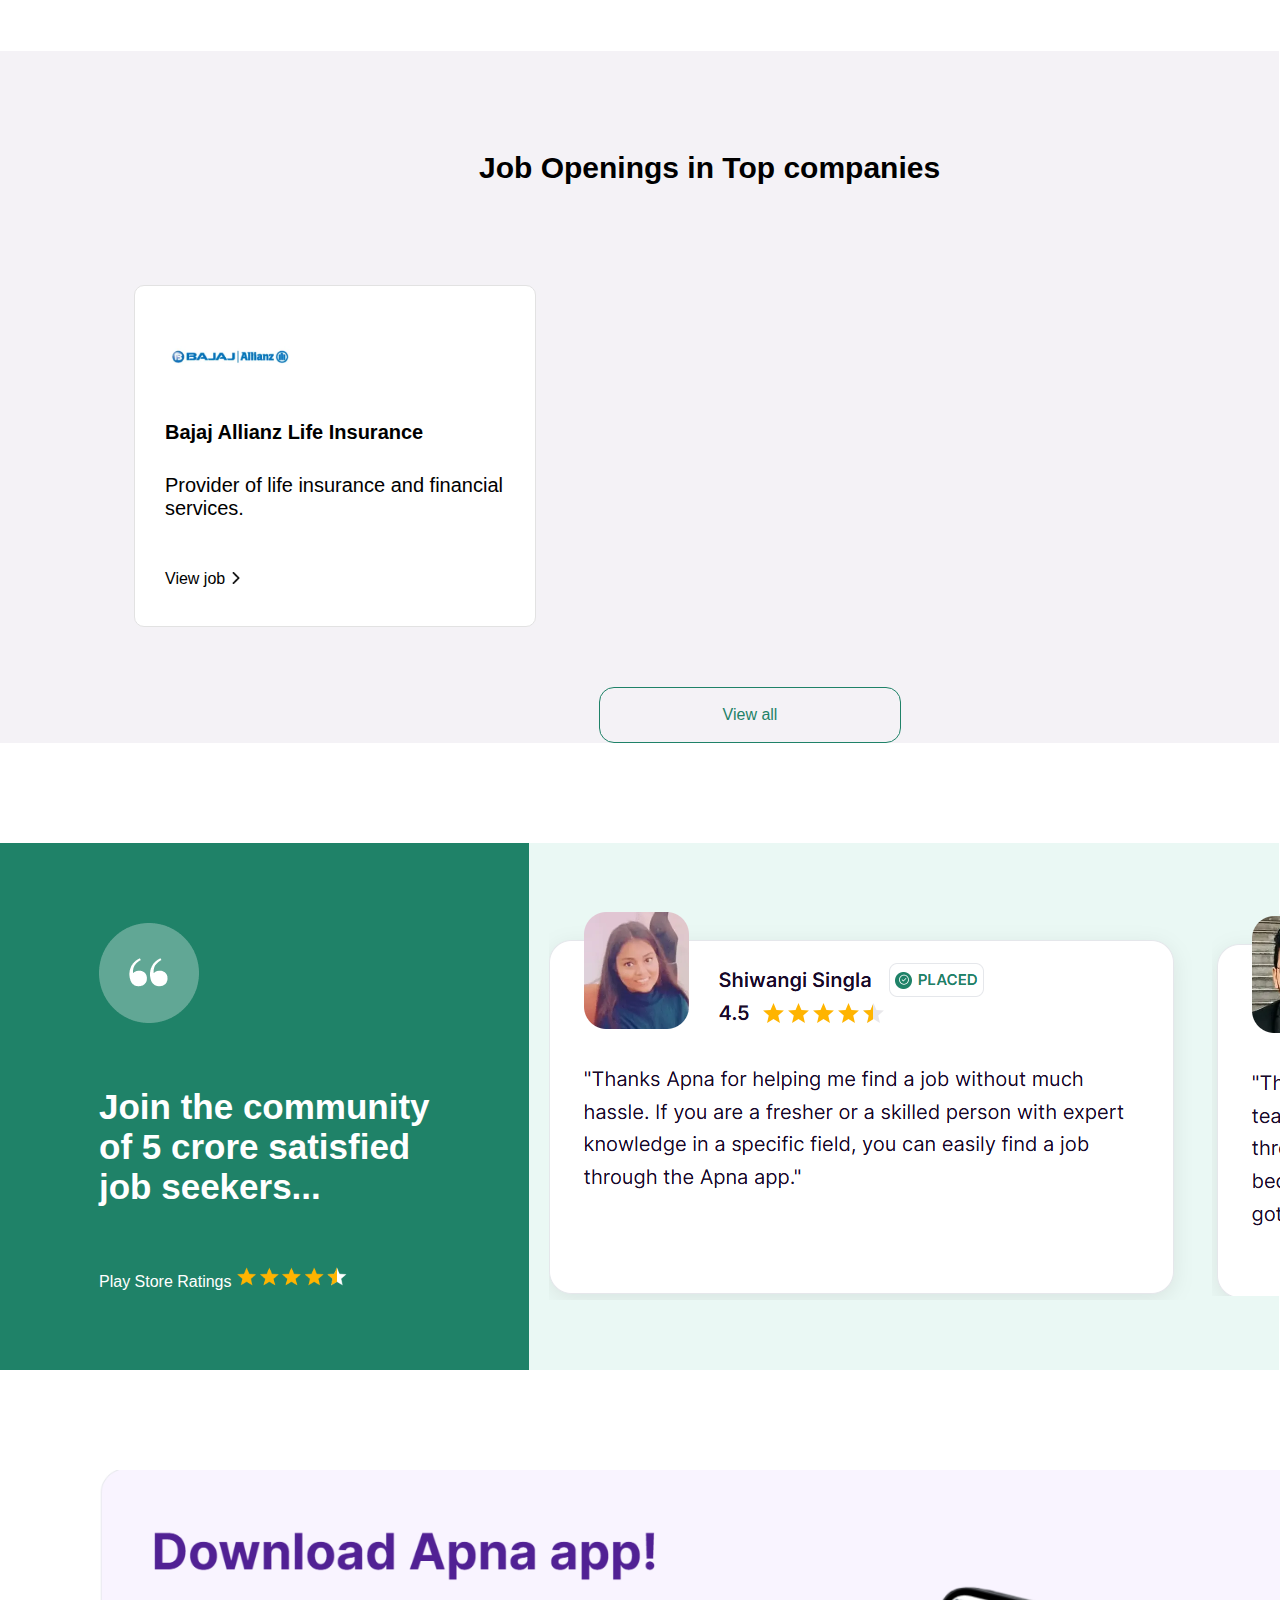
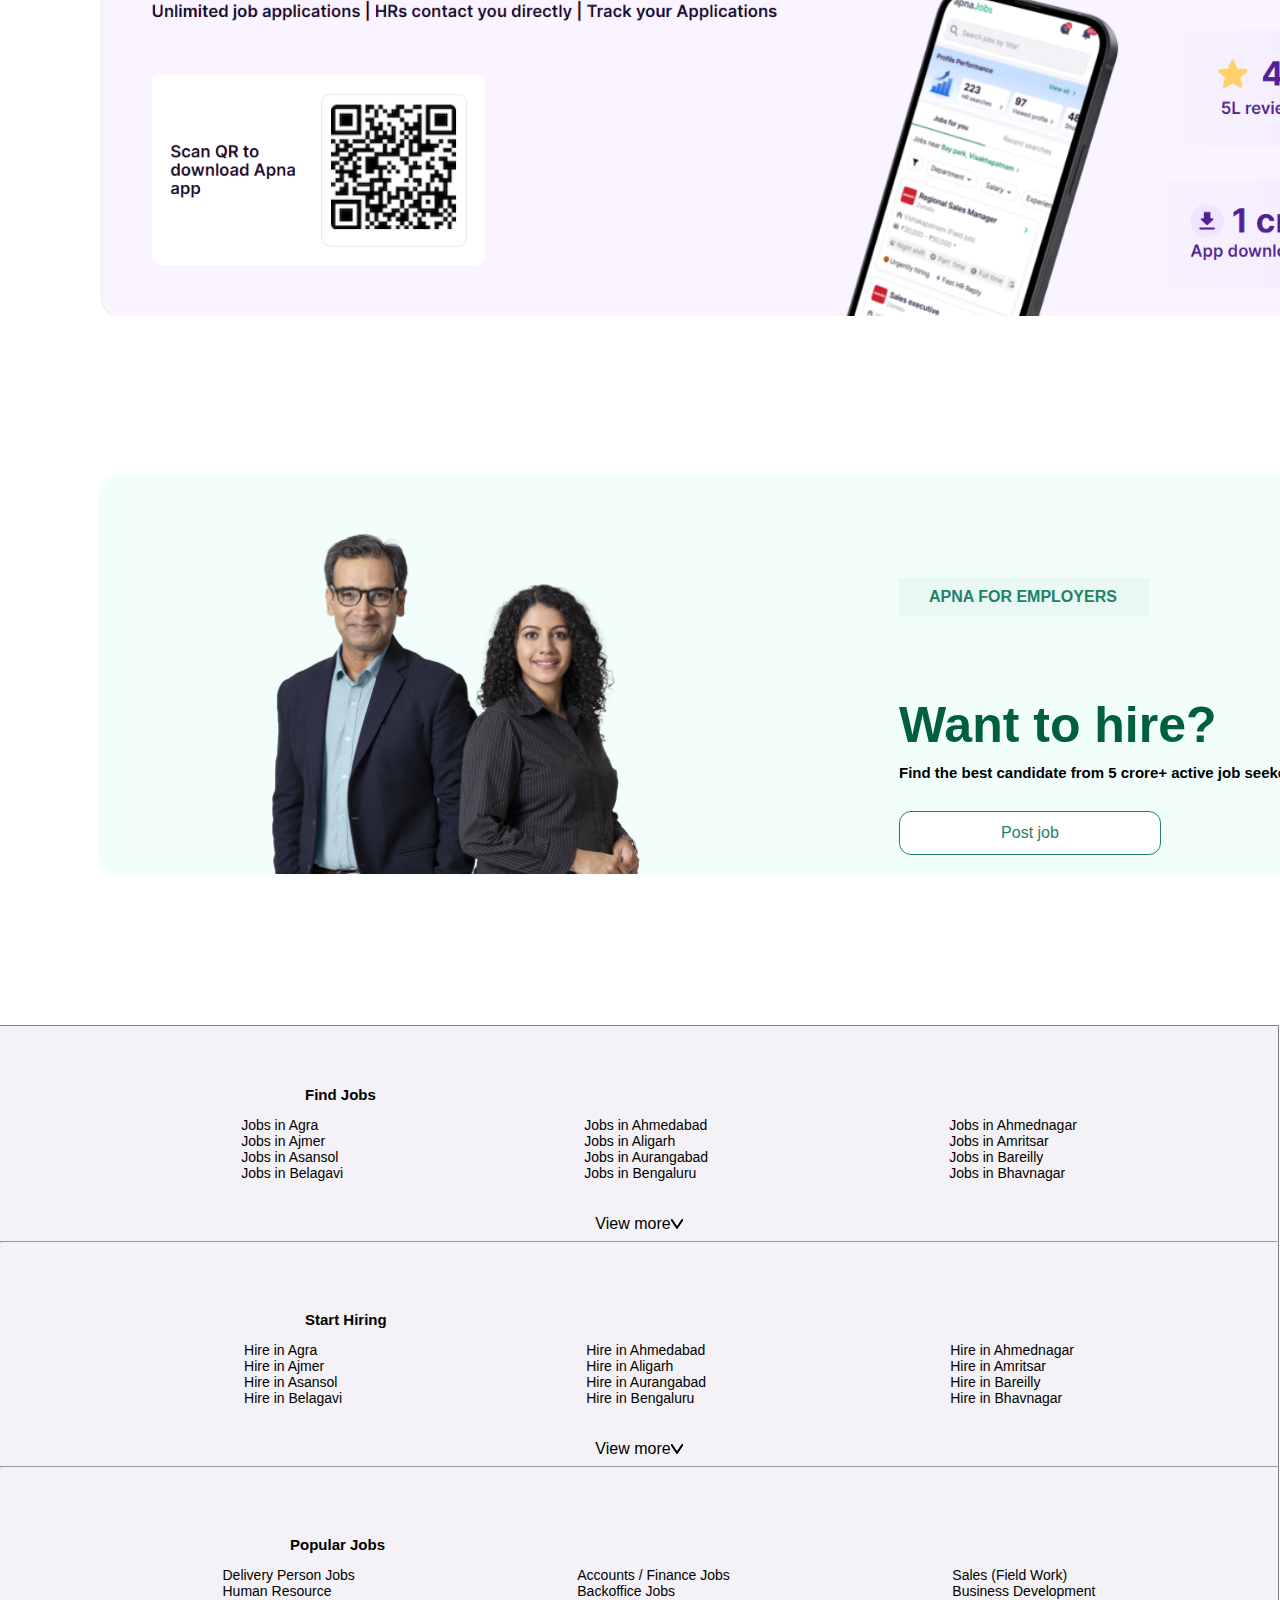
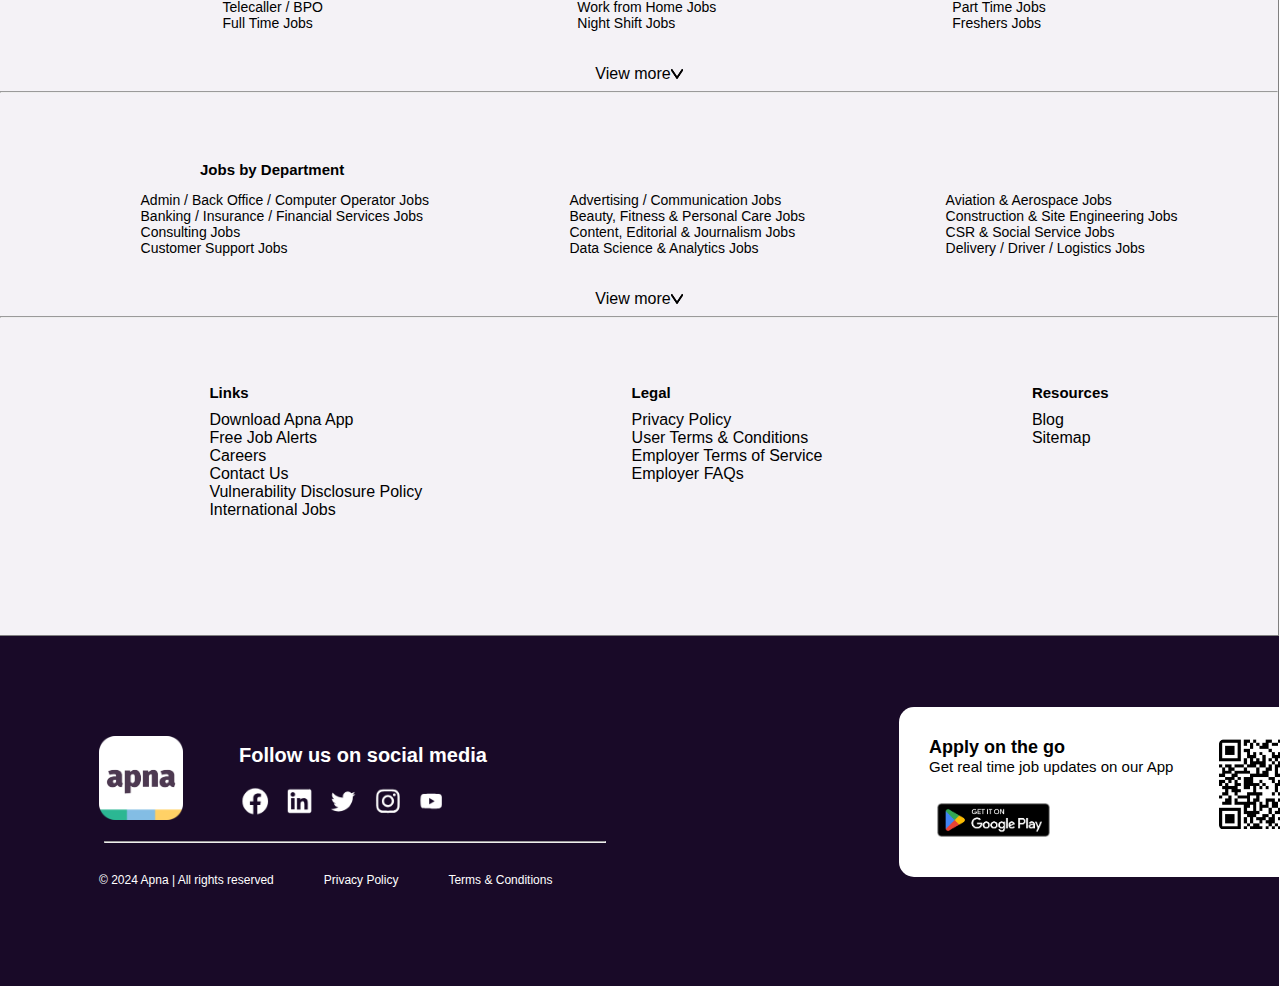
==== commit 7fdd0f89: "apna clone" ====
--- a/index.html
+++ b/index.html
@@ -310,9 +310,9 @@
         </div>
     </div>
     <div class="lastfooter">
-        <div class="footerlogo"><img src="./img/apna.png" alt=""></div>
-        <div>Follow us on social media</div>
-        <div><img src="./img/social_midia.png" alt=""></div>
+        <div class="footerlogo"><img src="./img/apna.png" alt="" width="84px"></div>
+        <div class="socialtxt">Follow us on social media</div>
+        <div class="socialphoto"><img src="./img/social_midia.png" alt="" height="30px"></div>
         <hr class="footerline">
         <div class="footerflex">
             <div class="lastfootertxt">© 2024 Apna | All rights reserved</div>
@@ -322,8 +322,8 @@
         <div class="footerwhite">
             <div class="whitetxt">Apply on the go</div>
             <div class="whitesmalltxt">Get real time job updates on our App</div>
-            <div class="whiteappstorelogo"><img src="./img/en_badge_web_generic.png" alt=""></div>
-            <div class="whiteqr"><img src="./img/app-qr.png" alt=""></div>
+            <div class="whiteappstorelogo"><img src="./img/en_badge_web_generic.png" alt="" height="50px"></div>
+            <div class="whiteqr"><img src="./img/app-qr.png" alt="" width="90px"></div>
         </div>
     </div>
 </body>
--- a/style.css
+++ b/style.css
@@ -782,4 +782,70 @@
     font-size: 15px;
     font-weight: 600;
     padding-bottom: 10px;
+}
+.lastfooter{
+    background-color: #190A28;
+    color: white;
+    font-family: sans-serif;
+    height: 350px;
+}
+.footerlogo{
+    padding-top: 100px;
+    margin-left: 100px;
+}
+.socialtxt{
+    font-size: 20px;
+    font-weight: 600;
+    margin-left: 240px;
+    margin-top: -80px;
+}
+.socialphoto{
+    margin-left: 240px;
+    margin-top: 20px;
+}
+.footerline{
+    width: 500px;
+    margin-left: 105px;
+    margin-top: 20px;
+    margin-bottom: 20px;
+}
+.footerflex{
+    display: flex;
+    font-size: 12px;
+    margin-left: 100px;
+    margin-top: 30px;
+}
+.lastfootertxt2{
+    margin-left: 50px;
+}
+.lastfootertxt3{
+    margin-left: 50px;
+}
+.footerwhite{
+    background-color: white;
+    width: 450px;
+    color: black;
+    border-radius: 15px;
+    margin-left: 900px;
+    margin-top: -180px;
+    height: 170px;
+}
+.whitetxt{
+    font-size: 18px;
+    font-weight: 600;
+    padding-top: 30px;
+    margin-left: 30px;
+}
+.whitesmalltxt{
+    font-size: 15px;
+    margin-left: 30px;
+}
+.whiteappstorelogo{
+    margin-left: 30px;
+    margin-top: 20px;
+    padding-bottom: 20px;
+}
+.whiteqr{
+    margin-left: 320px;
+    margin-top: -130px;
 }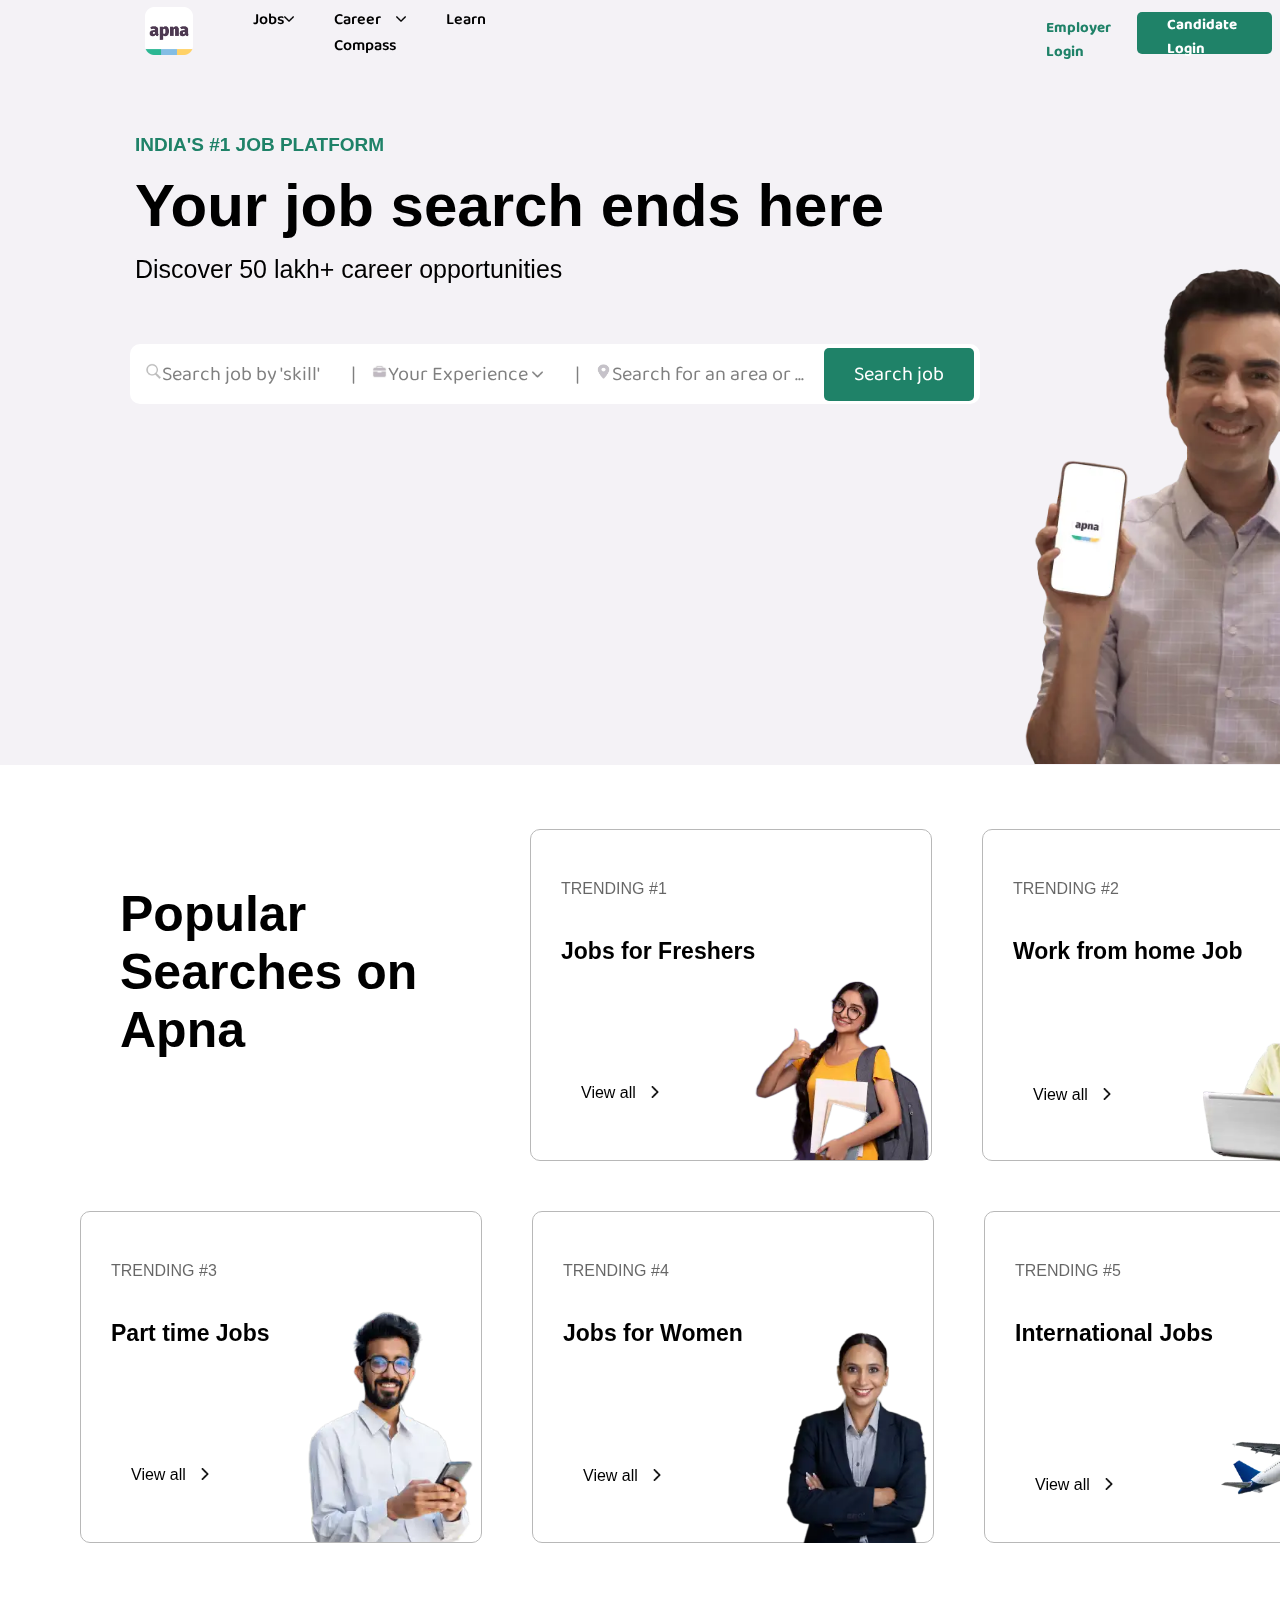
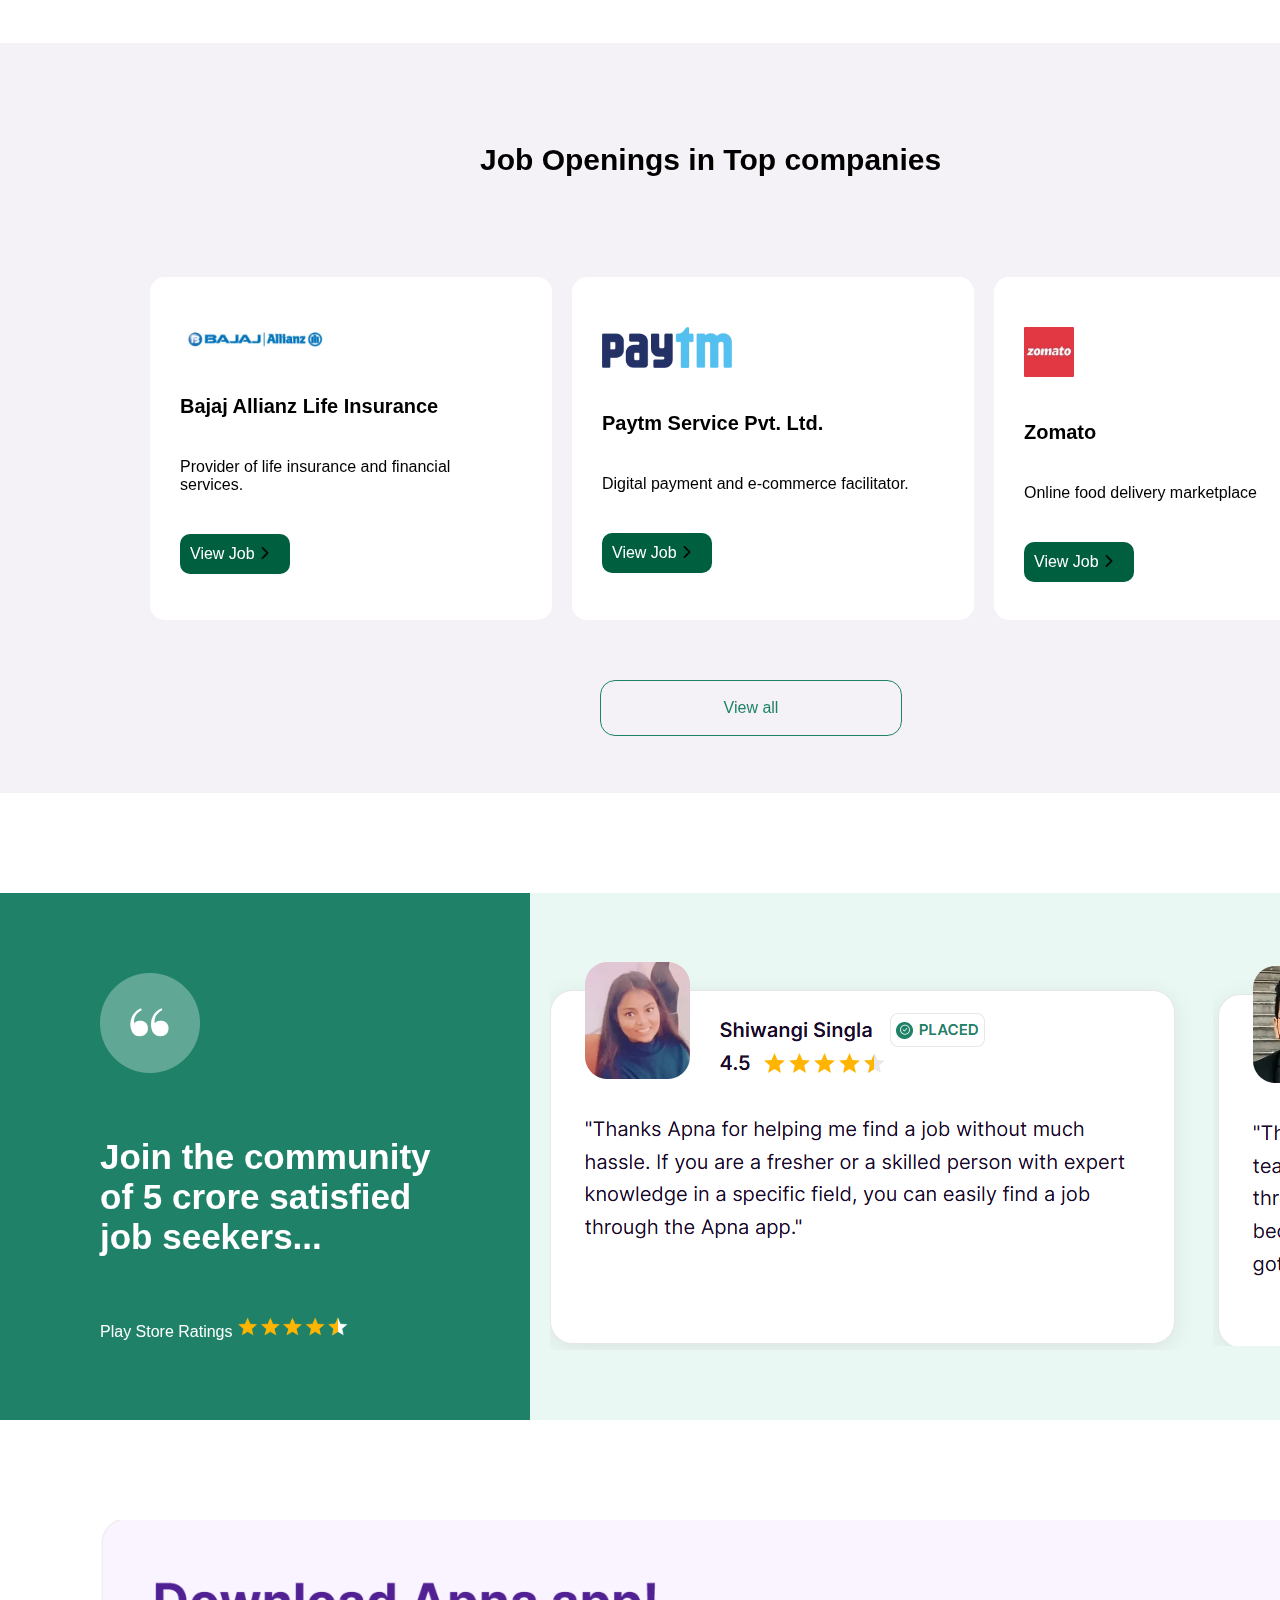
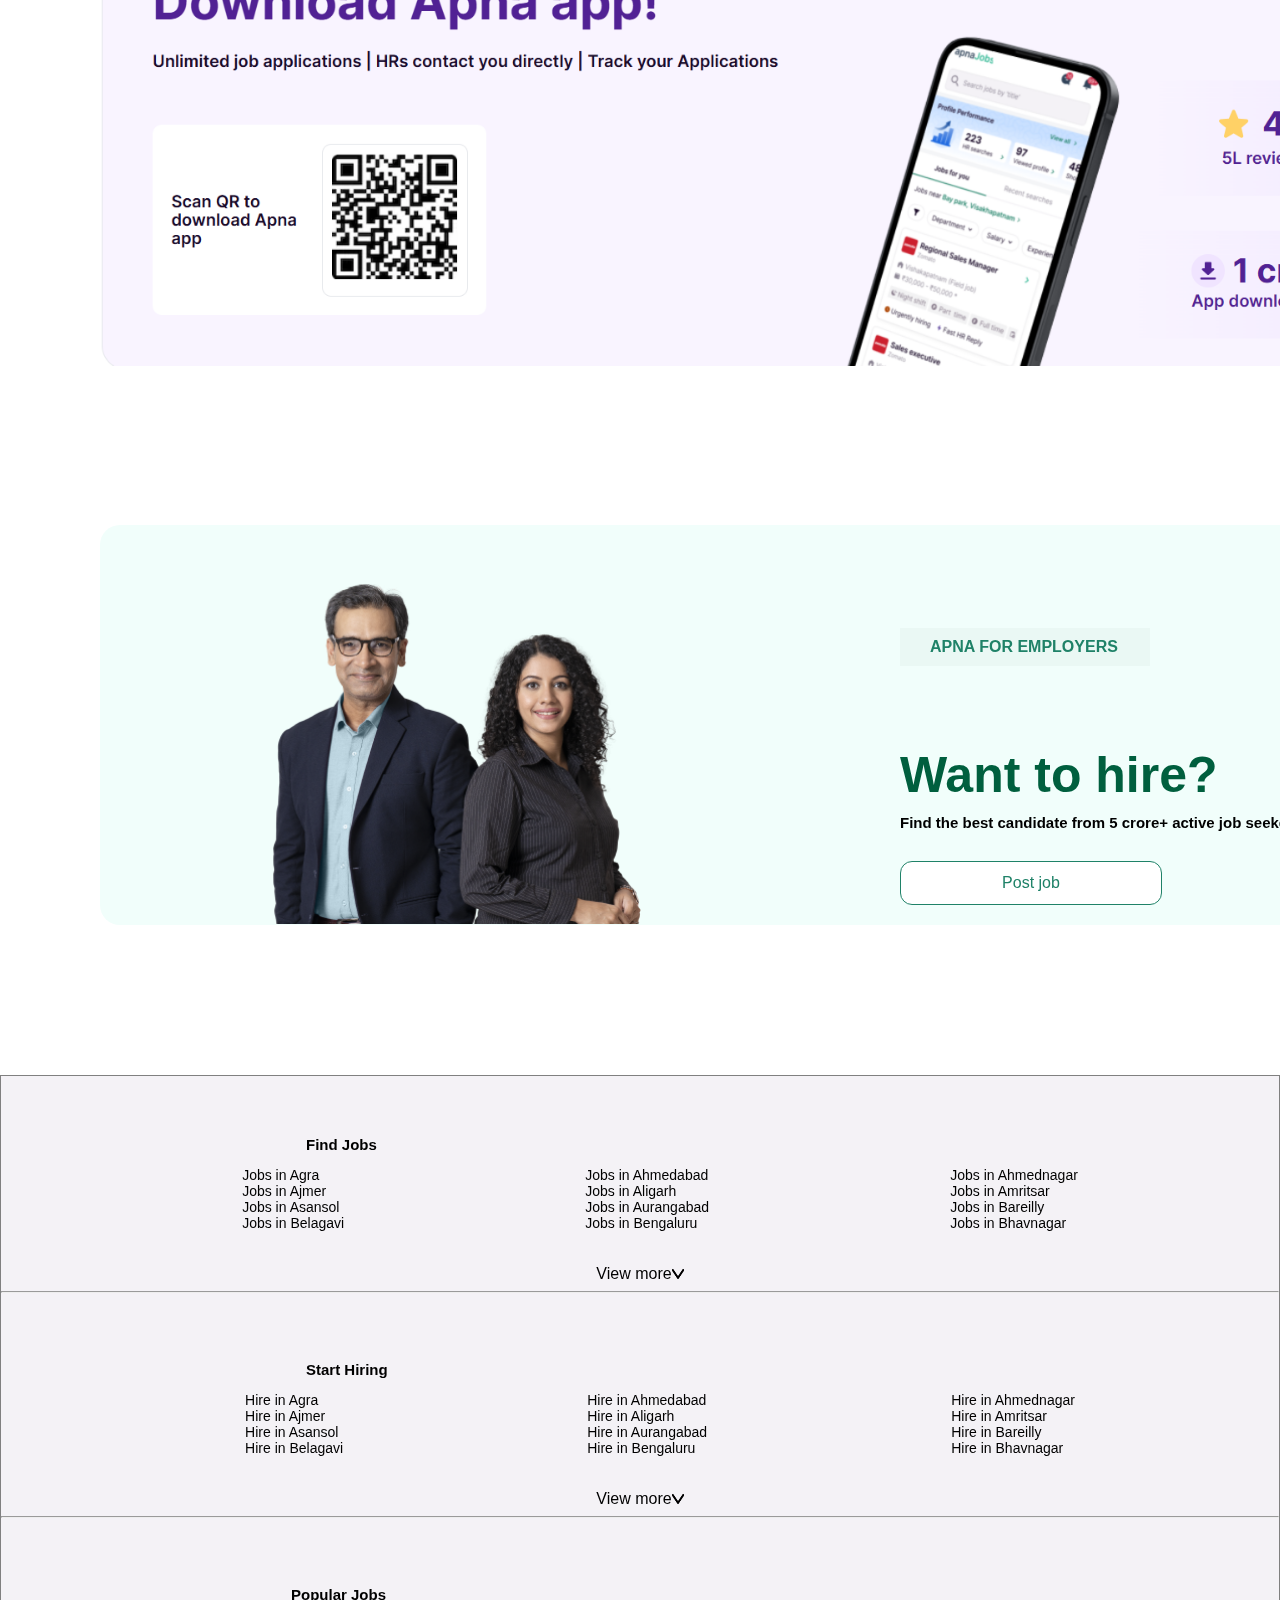
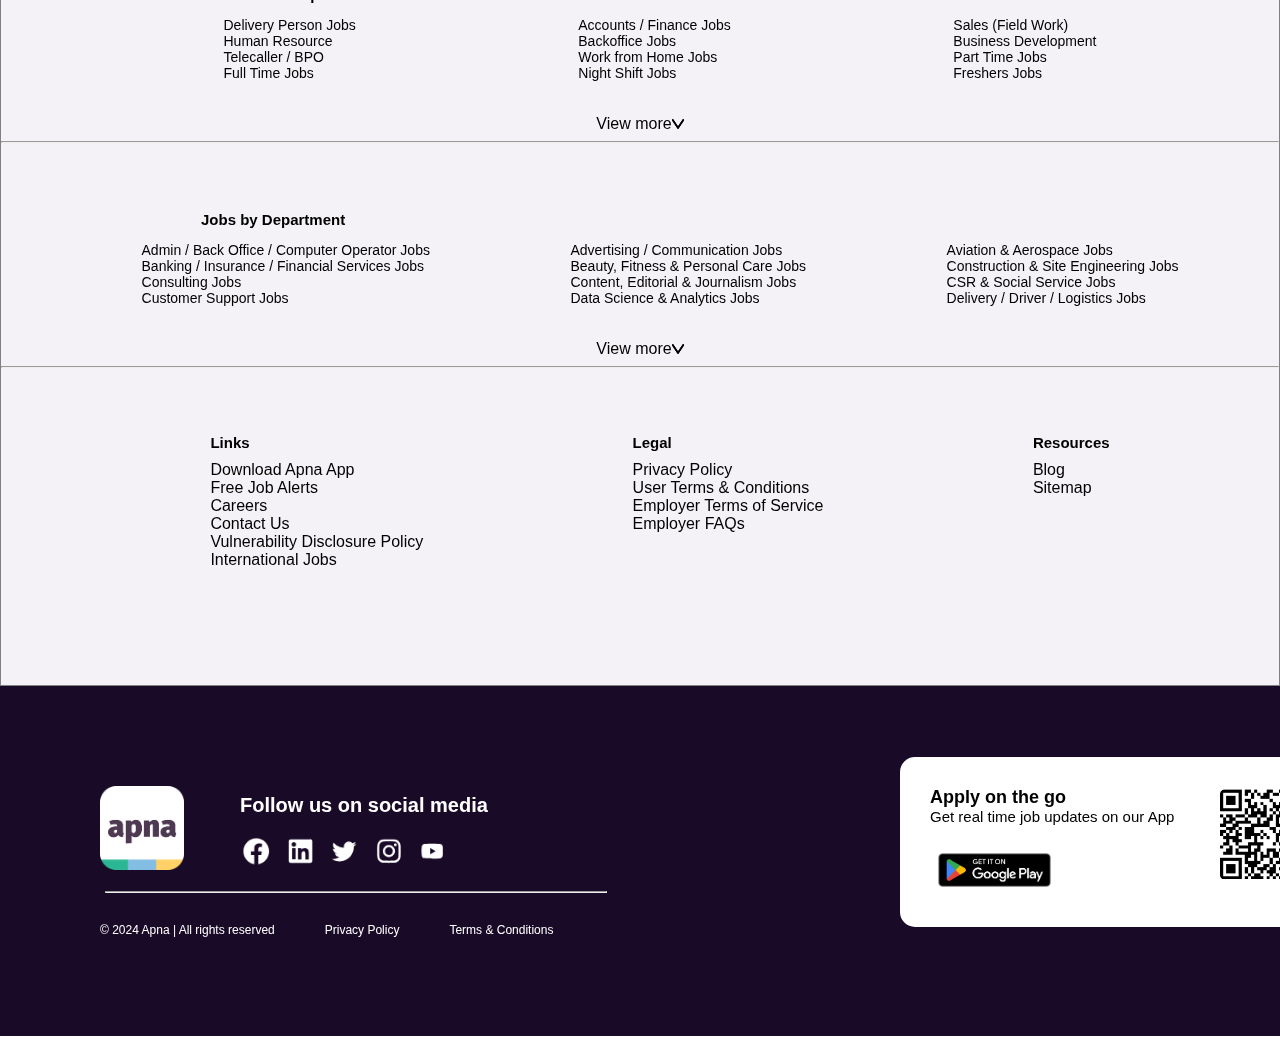
==== commit 72b57074: "added scroll for apna" ====
--- a/index.html
+++ b/index.html
@@ -95,56 +95,64 @@
     </div>
     <div class="block">
         <div class="title">Job Openings in Top companies</div>
-        <div class="flex3">
-            <div class="scroll1">
-                <div class="img1"><img src="./img/BAJAJ.png" alt="" width="130px"></div>
-                <div class="company1">Bajaj Allianz Life Insurance</div>
-                <div class="meta1">Provider of life insurance and financial<br>services.</div>
-                <div class="green1">View job <img src="./img/right-side-arrow.png" alt="" width="12px"></div>
-            </div>
-            <!-- <div class="scroll2">
-                <div class="img2"><img src="./img/PAYTM.png" alt="" width="80px"></div>
-                <div class="company2">Paytm Service Pvt. Ltd.</div>
-                <div class="meta2">Digital payment and e-commerce facilitator.</div>
-                <div class="green2">View job <img src="./img/right-side-arrow.png" alt="" width="12px"></div>
-            </div>
-            <div class="scroll3">
-                <div class="img3"><img src="./img/ZOMATO.png" alt="" width="70px"></div>
-                <div class="company3">Zomato</div>
-                <div class="meta3">Online food delivery marketplace.</div>
-                <div class="green3">View job <img src="./img/right-side-arrow.png" alt="" width="12px"></div>
-            </div>
-            <div class="scroll4">
-                <div class="img4"><img src="./img/SWEEGY.png" alt="" width="50px"></div>
-                <div class="company4">Swiggy</div>
-                <div class="meta4">Food delivery and online ordering platform.</div>
-                <div class="green4">View job <img src="./img/right-side-arrow.png" alt="" width="12px"></div>
-            </div>
-            <div class="scroll5">
-                <div class="img5"><img src="./img/KOTAK.png" alt="" width="80px"></div>
-                <div class="company5">Kotak Life Insurance</div>
-                <div class="meta5">Life insurance and financial services<br>company.</div>
-                <div class="green5">View job <img src="./img/right-side-arrow.png" alt="" width="12px"></div>
-            </div>
-            <div class="scroll6">
-                <div class="img6"><img src="./img/ZEPTO.png" alt="" width="80px"></div>
-                <div class="company6">Zepto</div>
-                <div class="meta6">Delivery and logistics services facilitator.</div>
-                <div class="green6">View job <img src="./img/right-side-arrow.png" alt="" width="12px"></div>
-            </div>
-            <div class="scroll7">
-                <div class="img7"><img src="./img/TATAAIA.png" alt="" width="80px"></div>
-                <div class="company7">Tata AIA</div>
-                <div class="meta7">Life insurance and financial services<br>organization.</div>
-                <div class="green7">View job <img src="./img/right-side-arrow.png" alt="" width="12px"></div>
-            </div>
-            <div class="scroll8">
-                <div class="img8"><img src="./img/BHARTI.png" alt="" width="80px"></div>
-                <div class="company8">Bharti Axa Life Insurance Company<br>Limited</div>
-                <div class="meta8">Life insurance and financial services<br>enterprise.  </div>
-                <div class="green8">View job <img src="./img/right-side-arrow.png" alt="" width="12px"></div>
-            </div> -->
-        </div>
+        <div class="blockflex">
+        <div class="flex3">
+            <div class="scrollin1">
+                <div class="img-1"><img src="./img/BAJAJ.png" alt="" width="150px" ></div>
+                <div class="compony-1">Bajaj Allianz Life Insurance</div>
+                <div class="meta-1">Provider of life insurance and financial <br> services.</div>
+                <div class="view-job">View Job <img src="./img/right-side-arrow.png" alt="" width="12px"></div>
+            </div>
+        </div>
+        <div class="flex3">
+            <div class="scrollin1">
+                <div class="img-1"><img src="./img/PAYTM.png" alt="" width="130px" ></div>
+                <div class="compony-1">Paytm Service Pvt. Ltd.</div>
+                <div class="meta-1">Digital payment and e-commerce facilitator.</div>
+                <div class="view-job">View Job <img src="./img/right-side-arrow.png" alt="" width="12px"></div>
+            </div>
+        </div>
+        <div class="flex3">
+            <div class="scrollin1">
+                <div class="img-1"><img src="./img/ZOMATO.png" alt="" width="50px" ></div>
+                <div class="compony-1">Zomato</div>
+                <div class="meta-1">Online food delivery marketplace</div>
+                <div class="view-job">View Job <img src="./img/right-side-arrow.png" alt="" width="12px"></div>
+            </div>
+        </div>
+        <div class="flex3">
+            <div class="scrollin1">
+                <div class="img-1"><img src="./img/SWEEGY.png" alt="" width="35px" ></div>
+                <div class="compony-1">Swiggy</div>
+                <div class="meta-1">Food delivery and online ordering platform.</div>
+                <div class="view-job">View Job <img src="./img/right-side-arrow.png" alt="" width="12px"></div>
+            </div>
+        </div>
+        <div class="flex3">
+            <div class="scrollin1">
+                <div class="img-1"><img src="./img/KOTAK.png" alt="" width="40px" ></div>
+                <div class="compony-1">Kotak Life Insurance</div>
+                <div class="meta-1">Life insurance and financial services <br> company.</div>
+                <div class="view-job">View Job <img src="./img/right-side-arrow.png" alt="" width="12px"></div>
+            </div>
+        </div>
+        <div class="flex3">
+            <div class="scrollin1">
+                <div class="img-1"><img src="./img/BAJAJ.png" alt="" width="150px" ></div>
+                <div class="compony-1">Bajaj Allianz Life Insurance</div>
+                <div class="meta-1">Provider of life insurance and financial <br> services.</div>
+                <div class="view-job">View Job <img src="./img/right-side-arrow.png" alt="" width="12px"></div>
+            </div>
+        </div>
+        <div class="flex3">
+            <div class="scrollin1">
+                <div class="img-1"><img src="./img/BAJAJ.png" alt="" width="150px" ></div>
+                <div class="compony-1">Bajaj Allianz Life Insurance</div>
+                <div class="meta-1">Provider of life insurance and financial <br> services.</div>
+                <div class="view-job">View Job <img src="./img/right-side-arrow.png" alt="" width="12px"></div>
+            </div>
+        </div>
+    </div>
         <div class="viewall">View all</div>
     </div>
     <div class="green_doublecote">
--- a/style.css
+++ b/style.css
@@ -4,6 +4,8 @@
     font-feature-settings: "kern", "liga", "clig", "calt";
     margin-left: -1px;
     overflow-x: hidden;
+    margin: 0%;
+    padding: 0%;
 }
 
 .frontpage {
@@ -323,6 +325,7 @@
     background-color: #F4F2F6;
     font-family: sans-serif;
     margin-top: 100px;
+    height: 750px;
 }
 
 .title {
@@ -332,240 +335,67 @@
     padding-top: 100px;
     padding-bottom: 100px;
 }
-
-.flex3 {
-    display: flex;
-    margin-left: 110px;
-    
-}
-
-.scroll1 {
+.blockflex{
+    display: flex;
+    margin-left: 130px;
+}
+.flex3{
+    display: flex;
+}
+.scrollin1{
+    margin-left: 20px;
+    width: 402px;
+    height: 343px;
     background-color: white;
-    width: 400px;
-    height: 340px;
-    margin-left: 25px;
+    border-radius: 15px;
+}
+.img-1{
+    padding-top: 50px;
+    padding-left: 30px;
+}
+
+.compony-1{
+    font-size: 20px;
+    font-weight: 700;
+    margin-left: 30px;
+    padding-top: 40px;
+    padding-bottom: 30px;
+}
+.meta-1{
+    font-size: 16px;
+    margin-left: 30px;
+    padding-top: 10px;
+    padding-bottom: 30px;
+}
+.view-job{
+    color: white;
+    background-color: #005F3E;
+    width: 100px;
+    height: 40px;
+    align-content: center;
     border-radius: 10px;
-    border: 1px solid rgb(226, 226, 226);
-}
-
-/* .scroll2 {
-    background-color: white;
-    width: 400px;
-    height: 340px;
-    margin-left: 25px;
-    border-radius: 10px;
-    border: 1px solid rgb(226, 226, 226);
-}
-
-.scroll3 {
-    background-color: white;
-    width: 400px;
-    height: 340px;
-    margin-left: 25px;
-    border-radius: 10px;
-    border: 1px solid rgb(226, 226, 226);
-}
-.scroll4 {
-    background-color: white;
-    width: 400px;
-    height: 340px;
-    margin-left: 25px;
-    border-radius: 10px;
-    border: 1px solid rgb(226, 226, 226);
-}
-.scroll5 {
-    background-color: white;
-    width: 400px;
-    height: 340px;
-    margin-left: 25px;
-    border-radius: 10px;
-    border: 1px solid rgb(226, 226, 226);
-}
-.scroll6 {
-    background-color: white;
-    width: 400px;
-    height: 340px;
-    margin-left: 25px;
-    border-radius: 10px;
-    border: 1px solid rgb(226, 226, 226);
-}
-.scroll7 {
-    background-color: white;
-    width: 400px;
-    height: 340px;
-    margin-left: 25px;
-    border-radius: 10px;
-    border: 1px solid rgb(226, 226, 226);
-}
-.scroll8 {
-    background-color: white;
-    width: 400px;
-    height: 340px;
-    margin-left: 25px;
-    border-radius: 10px;
-    border: 1px solid rgb(226, 226, 226);
-} */
-.img1 {
-    padding-top: 60px;
-    margin-left: 30px;
-}
-
-/* .img2 {
-    padding-top: 60px;
-    margin-left: 30px;
-}
-
-.img3 {
-    padding-top: 30px;
-    margin-left: 30px;
-}
-.img4 {
-    padding-top: 60px;
-    margin-left: 30px;
-}
-.img5 {
-    padding-top: 30px;
-    margin-left: 30px;
-}
-.img6 {
-    padding-top: 60px;
-    margin-left: 30px;
-}
-.img7 {
-    padding-top: 60px;
-    margin-left: 30px;
-}
-.img8 {
-    padding-top: 40px;
-    margin-left: 30px;
-} */
-.company1 {
-    margin-left: 30px;
-    font-size: 20px;
-    font-weight: 700;
-    margin-top: 50px;
-}
-
-/* .company2 {
-    margin-left: 30px;
-    font-size: 20px;
-    font-weight: 700;
-    margin-top: 50px;
-}
-
-.company3 {
-    margin-left: 30px;
-    font-size: 20px;
-    font-weight: 700;
-    margin-top: 40px;
-}
-.company4 {
-    margin-left: 30px;
-    font-size: 20px;
-    font-weight: 700;
-    margin-top: 20px;
-}
-.company5 {
-    margin-left: 30px;
-    font-size: 20px;
-    font-weight: 700;
-    margin-top: 30px;
-}
-.company6 {
-    margin-left: 30px;
-    font-size: 20px;
-    font-weight: 700;
-    margin-top: 50px;
-}
-.company7 {
-    margin-left: 30px;
-    font-size: 20px;
-    font-weight: 700;
-    margin-top: 50px;
-}
-.company8 {
-    margin-left: 30px;
-    font-size: 20px;
-    font-weight: 700;
-    margin-top: 35px;
-} */
-
-.meta1 {
-    margin-left: 30px;
-    margin-top: 30px;
-    font-size: 20px;
-}
-
-/* .meta2 {
-    margin-left: 30px;
-    margin-top: 30px;
-    font-size: 20px;
-}
-
-.meta3 {
-    margin-left: 30px;
-    margin-top: 30px;
-    font-size: 20px;
-}
-.meta4 {
-    margin-left: 30px;
-    margin-top: 20px;
-    font-size: 20px;
-}
-.meta5 {
-    margin-left: 30px;
-    margin-top: 20px;
-    font-size: 20px;
-}
-.meta6 {
-    margin-left: 30px;
-    margin-top: 30px;
-    font-size: 20px;
-}
-.meta7 {
-    margin-left: 30px;
-    margin-top: 30px;
-    font-size: 20px;
-}
-.meta8 {
-    margin-left: 30px;
-    margin-top: 20px;
-    font-size: 20px;
-} */
-.green1 {
-    margin-left: 30px;
-    margin-top: 50px;
-}
-
-/* .green2 {
-    margin-left: 30px;
-    margin-top: 50px;
-}
-
-.green3 {
-    margin-left: 30px;
-    margin-top: 65px;
-}
-.green4 {
-    margin-left: 30px;
-    margin-top: 40px;
-}
-.green5 {
-    margin-left: 30px;
-    margin-top: 50px;
-}
-.green6 {
-    margin-left: 30px;
-    margin-top: 60px;
-}
-.green7 {
-    margin-left: 30px;
-    margin-top: 50px;
-}
-.green8 {
-    margin-left: 30px;
-    margin-top: 40px;
-} */
+    padding-left: 10px;
+    margin-left: 30px;
+    margin-top: 10px;
+}
+
+
+
+
+
+
+
+
+
+
+
+
+
+
+
+
+
+
 .viewall{
     color: #1F8268;
     border: 1px solid #1F8268;
@@ -577,6 +407,7 @@
     border-radius: 15px;
     margin-left: 600px;
     margin-bottom: 20px;
+    
  }
 .viewall:hover{
     color: white;
@@ -618,12 +449,16 @@
 .lightgreen{
     background-color: #EAF8F4;
     display: flex;
+    overflow-x: auto;
     height: 527px;
     align-items: center;
     margin-left: 530px;
     justify-content: space-evenly;
     margin-top: -527px;
     font-family: sans-serif;
+}
+.lightgreen::-webkit-scrollbar{
+    width: 0;
 }
 .people1{
     margin-left: 20px;
